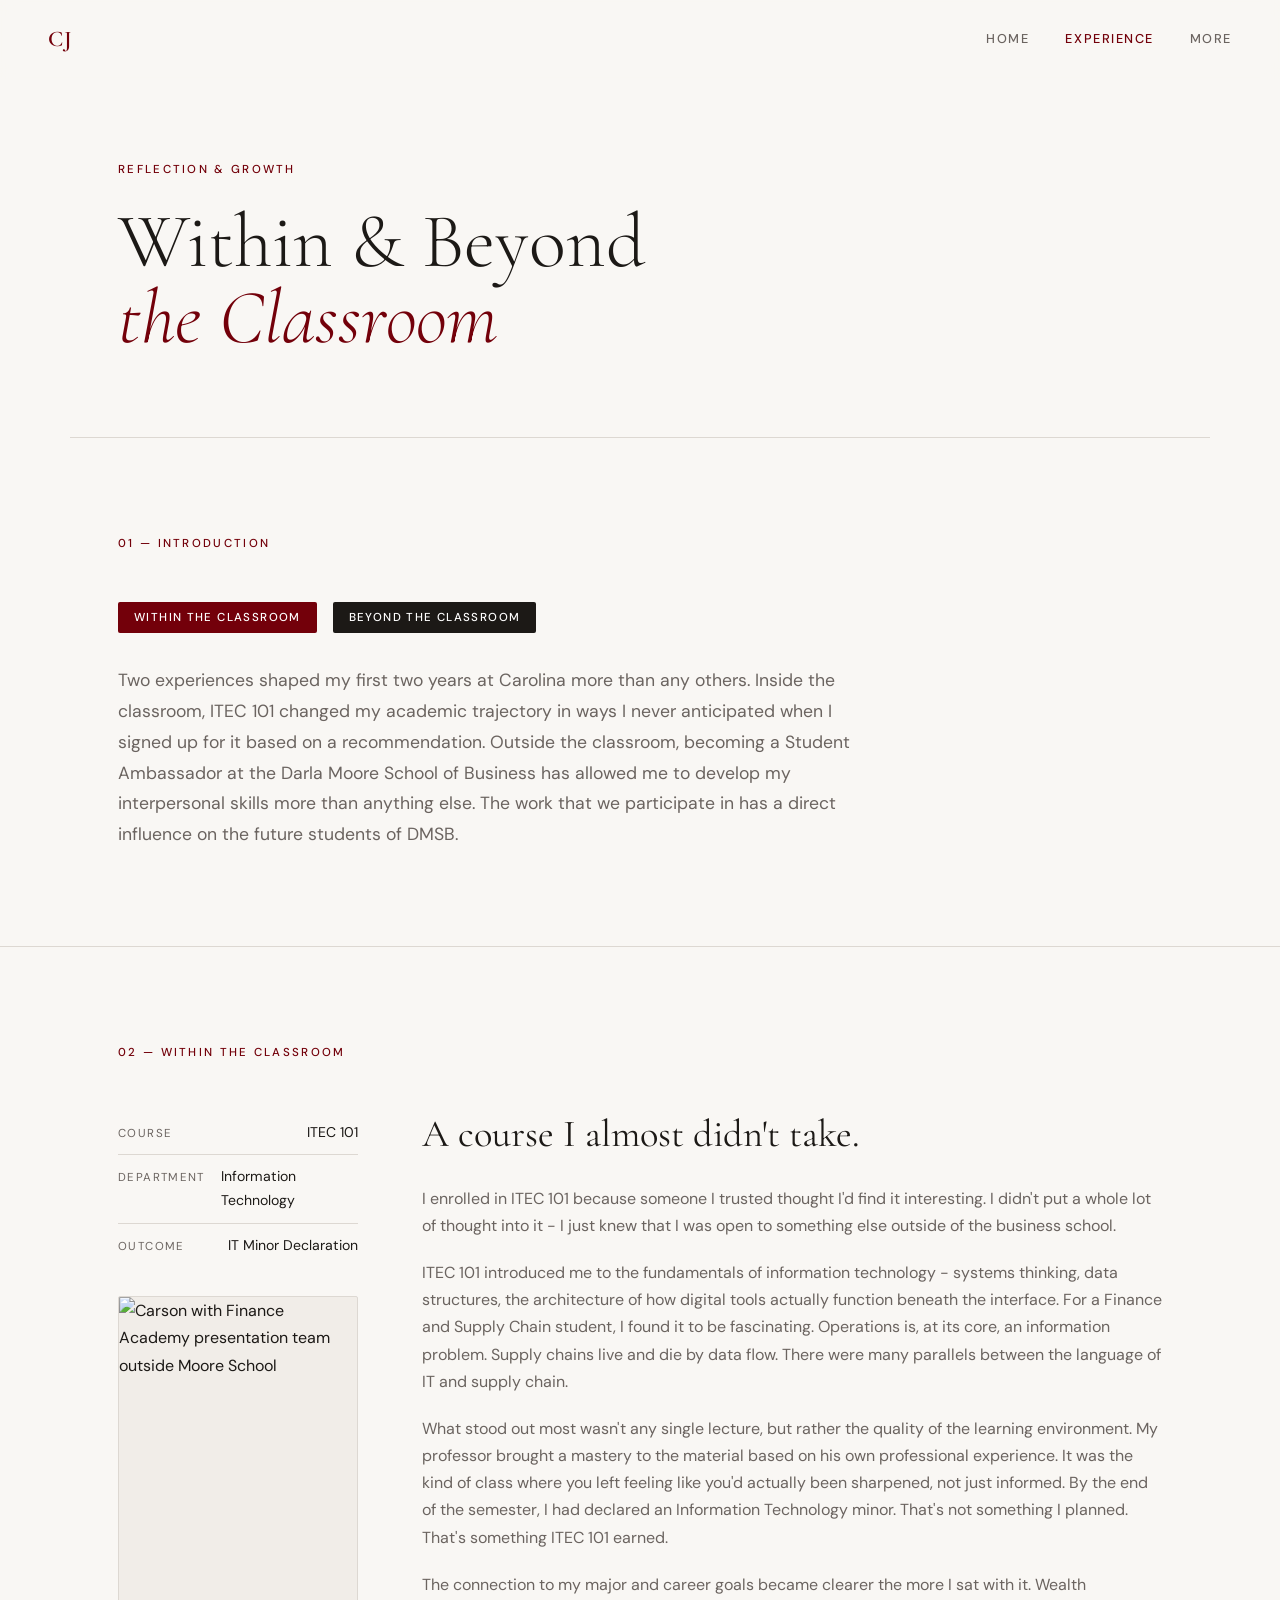
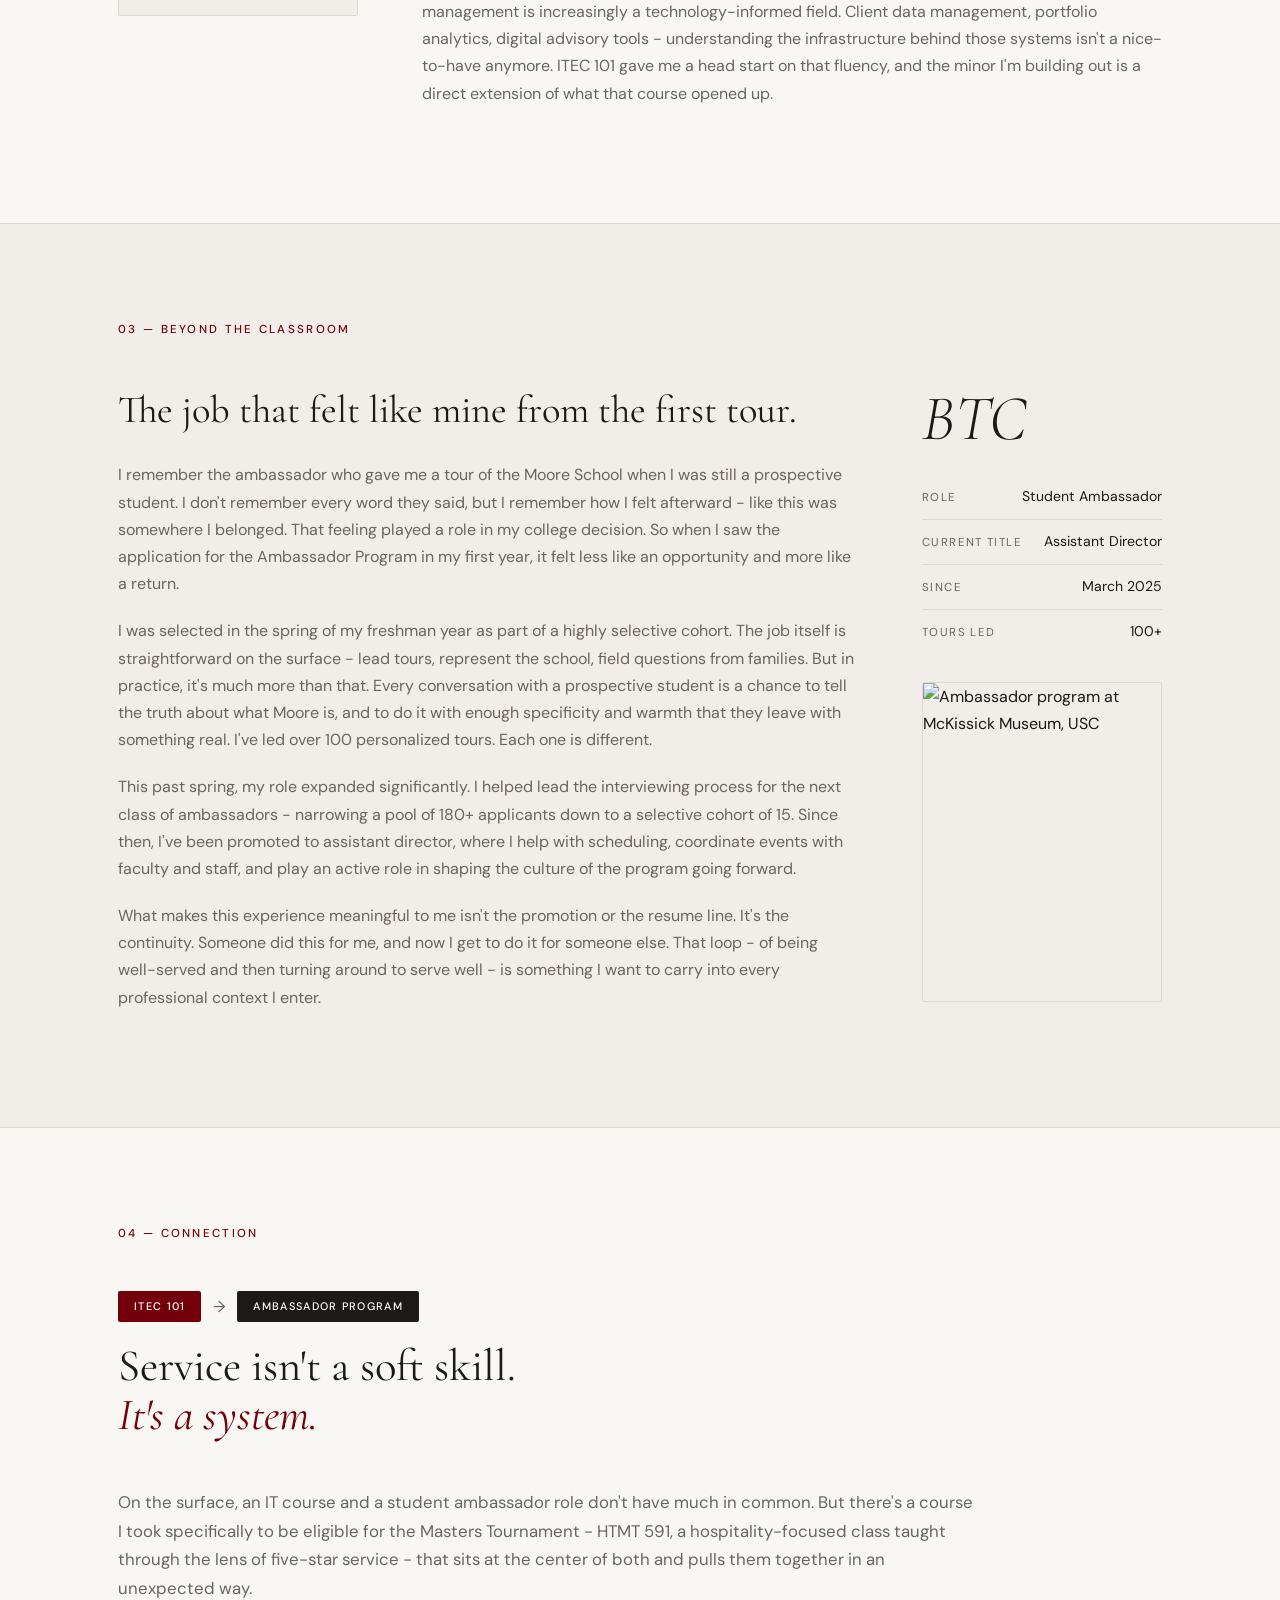
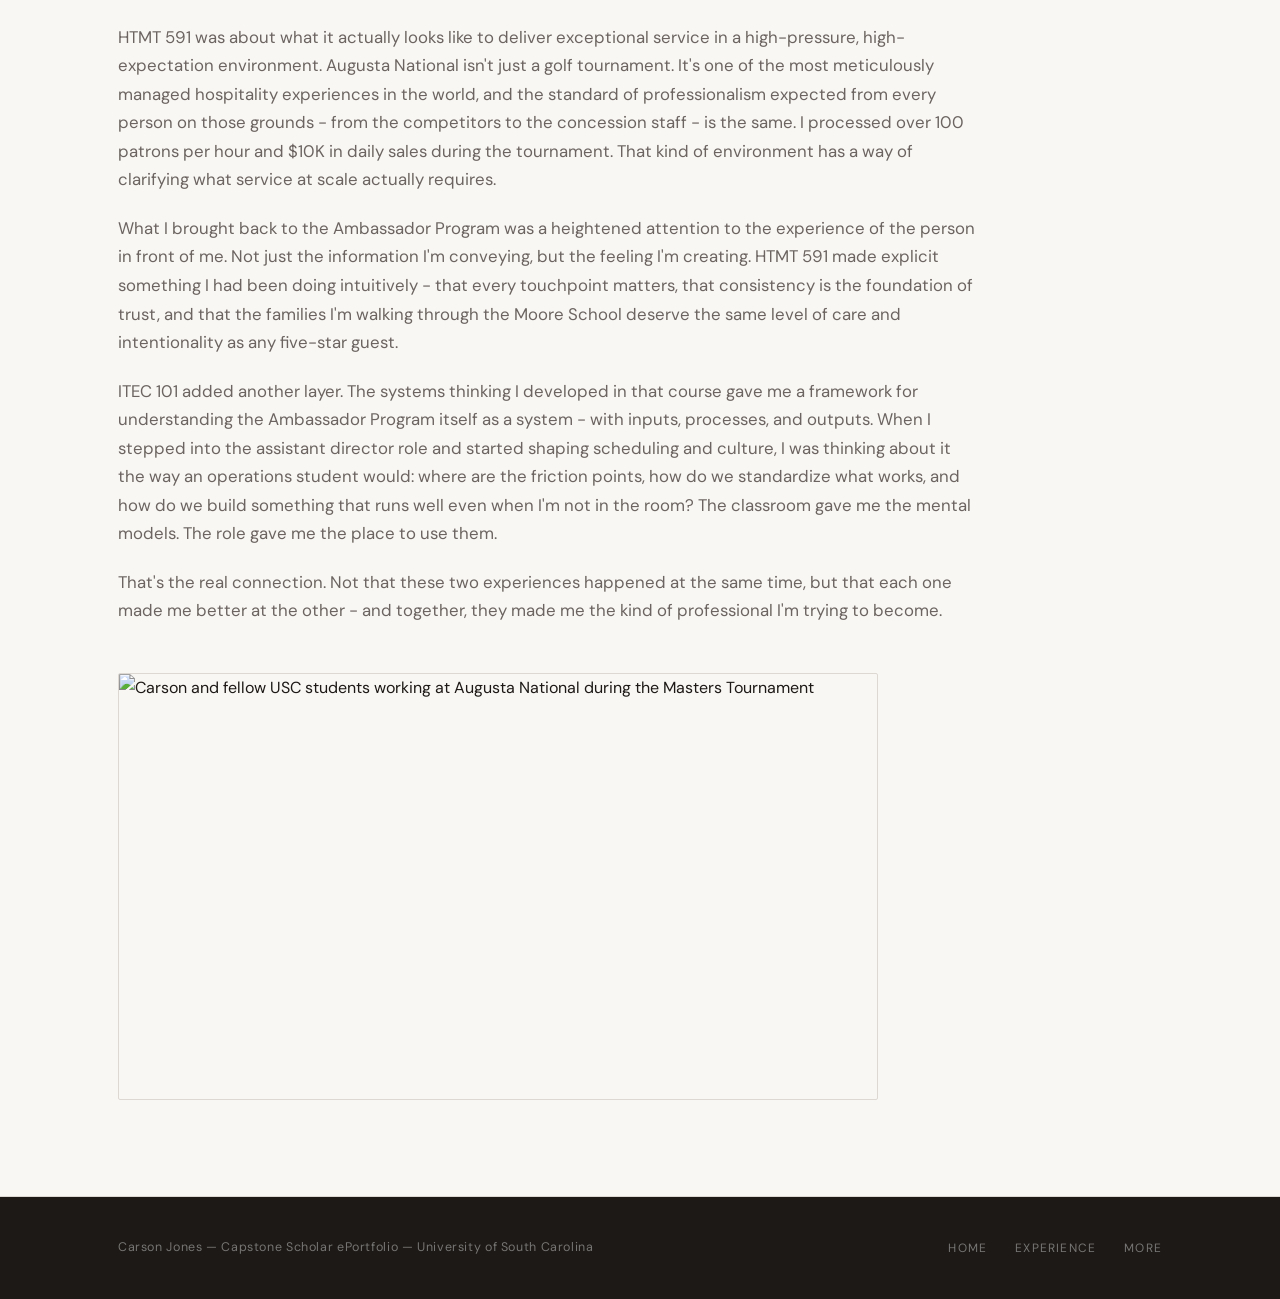
==== experience.html @ 04acf8f0 "Polish portfolio design and fix content across all pages. Consolidate styles, correct copy and image" ====
<!DOCTYPE html>
<html lang="en">
<head>
  <meta charset="UTF-8" />
  <meta name="viewport" content="width=device-width, initial-scale=1.0"/>
  <title>Experience | Carson Jones</title>
  <link rel="preconnect" href="https://fonts.googleapis.com">
  <link rel="preconnect" href="https://fonts.gstatic.com" crossorigin>
  <link href="https://fonts.googleapis.com/css2?family=Cormorant+Garamond:ital,wght@0,300;0,400;0,600;1,300;1,400&family=DM+Sans:wght@300;400;500&display=swap" rel="stylesheet">
  <link rel="stylesheet" href="css/style.css">
</head>
<body>

  <nav class="nav">
    <a href="index.html" class="nav-logo">CJ</a>
    <div class="nav-links">
      <a href="index.html">Home</a>
      <a href="experience.html" class="active">Experience</a>
      <a href="extras.html">More</a>
    </div>
  </nav>

  <section class="page-hero">
    <div class="page-hero-inner">
      <span class="hero-label">Reflection &amp; Growth</span>
      <h1>Within &amp; Beyond<br><em>the Classroom</em></h1>
    </div>
  </section>

  <!-- INTRODUCTION -->
  <section class="section exp-intro" id="intro">
    <div class="section-inner">
      <div class="section-label">01 &mdash; Introduction</div>
      <div class="exp-intro-grid">
        <div class="exp-tag wtc-tag">Within the Classroom</div>
        <div class="exp-tag btc-tag">Beyond the Classroom</div>
      </div>
      <div class="intro-copy">
        <p>Two experiences shaped my first two years at Carolina more than any others. Inside the classroom, ITEC 101 changed my academic trajectory in ways I never anticipated when I signed up for it based on a recommendation. Outside the classroom, becoming a Student Ambassador at the Darla Moore School of Business has allowed me to develop my interpersonal skills more than anything else. The work that we participate in has a direct influence on the future students of DMSB.</p>
      </div>
    </div>
  </section>

  <!-- WTC -->
  <section class="section exp-wtc" id="wtc">
    <div class="section-inner">
      <div class="section-label">02 &mdash; Within the Classroom</div>
      <div class="exp-content-grid">
        <div class="exp-sidebar">
          <div class="exp-meta">
            <div class="info-item"><span class="info-label">Course</span><span>ITEC 101</span></div>
            <div class="info-item"><span class="info-label">Department</span><span>Information Technology</span></div>
            <div class="info-item"><span class="info-label">Outcome</span><span>IT Minor Declaration</span></div>
          </div>
          <div class="photo-slot tall">
            <img src="assets/photos/finance-presentation.jpeg" alt="Carson with Finance Academy presentation team outside Moore School" />
          </div>
        </div>
        <div class="exp-copy">
          <h2>A course I almost didn't take.</h2>
          <p>I enrolled in ITEC 101 because someone I trusted thought I'd find it interesting. I didn't put a whole lot of thought into it - I just knew that I was open to something else outside of the business school.</p>
          <p>ITEC 101 introduced me to the fundamentals of information technology - systems thinking, data structures, the architecture of how digital tools actually function beneath the interface. For a Finance and Supply Chain student, I found it to be fascinating. Operations is, at its core, an information problem. Supply chains live and die by data flow. There were many parallels between the language of IT and supply chain. </p>
          <p>What stood out most wasn't any single lecture, but rather the quality of the learning environment. My professor brought a mastery to the material based on his own professional experience. It was the kind of class where you left feeling like you'd actually been sharpened, not just informed. By the end of the semester, I had declared an Information Technology minor. That's not something I planned. That's something ITEC 101 earned.</p>
          <p>The connection to my major and career goals became clearer the more I sat with it. Wealth management is increasingly a technology-informed field. Client data management, portfolio analytics, digital advisory tools - understanding the infrastructure behind those systems isn't a nice-to-have anymore. ITEC 101 gave me a head start on that fluency, and the minor I'm building out is a direct extension of what that course opened up.</p>
        </div>
      </div>
    </div>
  </section>

  <!-- BTC -->
  <section class="section exp-btc" id="btc">
    <div class="section-inner">
      <div class="section-label">03 &mdash; Beyond the Classroom</div>
      <div class="exp-content-grid reverse">
        <div class="exp-copy">
          <h2>The job that felt like mine from the first tour.</h2>
          <p>I remember the ambassador who gave me a tour of the Moore School when I was still a prospective student. I don't remember every word they said, but I remember how I felt afterward - like this was somewhere I belonged. That feeling played a role in my college decision. So when I saw the application for the Ambassador Program in my first year, it felt less like an opportunity and more like a return.</p>
          <p>I was selected in the spring of my freshman year as part of a highly selective cohort. The job itself is straightforward on the surface - lead tours, represent the school, field questions from families. But in practice, it's much more than that. Every conversation with a prospective student is a chance to tell the truth about what Moore is, and to do it with enough specificity and warmth that they leave with something real. I've led over 100 personalized tours. Each one is different.</p>
          <p>This past spring, my role expanded significantly. I helped lead the interviewing process for the next class of ambassadors - narrowing a pool of 180+ applicants down to a selective cohort of 15. Since then, I've been promoted to assistant director, where I help with scheduling, coordinate events with faculty and staff, and play an active role in shaping the culture of the program going forward.</p>
          <p>What makes this experience meaningful to me isn't the promotion or the resume line. It's the continuity. Someone did this for me, and now I get to do it for someone else. That loop - of being well-served and then turning around to serve well - is something I want to carry into every professional context I enter.</p>
        </div>
        <div class="exp-sidebar">
          <div class="exp-badge btc-badge">BTC</div>
          <div class="exp-meta">
            <div class="info-item"><span class="info-label">Role</span><span>Student Ambassador</span></div>
            <div class="info-item"><span class="info-label">Current Title</span><span>Assistant Director</span></div>
            <div class="info-item"><span class="info-label">Since</span><span>March 2025</span></div>
            <div class="info-item"><span class="info-label">Tours Led</span><span>100+</span></div>
          </div>
          <div class="photo-slot tall">
            <img src="assets/photos/ambassador-mckissick.jpeg" alt="Ambassador program at McKissick Museum, USC" />
          </div>
        </div>
      </div>
    </div>
  </section>

  <!-- CONNECTION -->
  <section class="section exp-connection" id="connection">
    <div class="section-inner">
      <div class="section-label">04 &mdash; Connection</div>
      <div class="connection-inner">
        <div class="connection-header">
          <div class="connection-tag-row">
            <span class="exp-tag wtc-tag small">ITEC 101</span>
            <span class="connection-arrow">&rarr;</span>
            <span class="exp-tag btc-tag small">Ambassador Program</span>
          </div>
          <h2>Service isn't a soft skill.<br><em>It's a system.</em></h2>
        </div>
        <div class="connection-copy">
          <p>On the surface, an IT course and a student ambassador role don't have much in common. But there's a course I took specifically to be eligible for the Masters Tournament - HTMT 591, a hospitality-focused class taught through the lens of five-star service - that sits at the center of both and pulls them together in an unexpected way.</p>
          <p>HTMT 591 was about what it actually looks like to deliver exceptional service in a high-pressure, high-expectation environment. Augusta National isn't just a golf tournament. It's one of the most meticulously managed hospitality experiences in the world, and the standard of professionalism expected from every person on those grounds - from the competitors to the concession staff - is the same. I processed over 100 patrons per hour and $10K in daily sales during the tournament. That kind of environment has a way of clarifying what service at scale actually requires.</p>
          <p>What I brought back to the Ambassador Program was a heightened attention to the experience of the person in front of me. Not just the information I'm conveying, but the feeling I'm creating. HTMT 591 made explicit something I had been doing intuitively - that every touchpoint matters, that consistency is the foundation of trust, and that the families I'm walking through the Moore School deserve the same level of care and intentionality as any five-star guest.</p>
          <p>ITEC 101 added another layer. The systems thinking I developed in that course gave me a framework for understanding the Ambassador Program itself as a system - with inputs, processes, and outputs. When I stepped into the assistant director role and started shaping scheduling and culture, I was thinking about it the way an operations student would: where are the friction points, how do we standardize what works, and how do we build something that runs well even when I'm not in the room? The classroom gave me the mental models. The role gave me the place to use them.</p>
          <p>That's the real connection. Not that these two experiences happened at the same time, but that each one made me better at the other - and together, they made me the kind of professional I'm trying to become.</p>
        </div>
        <div class="connection-photo">
          <img src="assets/photos/masters.jpeg" alt="Carson and fellow USC students working at Augusta National during the Masters Tournament" />
        </div>
      </div>
    </div>
  </section>

  <footer class="footer">
    <div class="footer-inner">
      <span>Carson Jones &mdash; Capstone Scholar ePortfolio &mdash; University of South Carolina</span>
      <div class="footer-nav">
        <a href="index.html">Home</a>
        <a href="experience.html">Experience</a>
        <a href="extras.html">More</a>
      </div>
    </div>
  </footer>

  <script src="js/main.js"></script>
</body>
</html>
---- css/style.css ----
/* ============================================
   CARSON JONES — CAPSTONE ePORTFOLIO
   Aesthetic: Editorial / Refined Minimal
   Palette: Warm white, deep charcoal, garnet accent
   ============================================ */

:root {
  --bg: #f9f7f4;
  --bg-alt: #f1ede8;
  --ink: #1c1916;
  --ink-light: #6b6460;
  --garnet: #73000a;
  --garnet-light: #9a0012;
  --gold: #b8963e;
  --white: #ffffff;
  --border: #ddd8d2;

  --font-serif: 'Cormorant Garamond', Georgia, serif;
  --font-sans: 'DM Sans', system-ui, sans-serif;

  --max-w: 1140px;
  --section-pad: 96px;
}

*, *::before, *::after { box-sizing: border-box; margin: 0; padding: 0; }

html { scroll-behavior: smooth; }

body {
  background: var(--bg);
  color: var(--ink);
  font-family: var(--font-sans);
  font-size: 16px;
  line-height: 1.7;
  -webkit-font-smoothing: antialiased;
}

img { max-width: 100%; display: block; }

a { color: inherit; text-decoration: none; }

a:focus-visible,
.btn:focus-visible {
  outline: 2px solid var(--garnet);
  outline-offset: 3px;
}

/* ============================================
   NAV
   ============================================ */
.nav {
  position: fixed;
  top: 0; left: 0; right: 0;
  z-index: 100;
  display: flex;
  align-items: center;
  justify-content: space-between;
  padding: 20px 48px;
  background: rgba(249, 247, 244, 0.92);
  backdrop-filter: blur(8px);
  border-bottom: 1px solid transparent;
  transition: border-color 0.2s, box-shadow 0.2s;
}

.nav.scrolled {
  border-bottom-color: var(--border);
  box-shadow: 0 1px 12px rgba(28, 25, 22, 0.06);
}

.nav-logo {
  font-family: var(--font-serif);
  font-size: 1.4rem;
  font-weight: 600;
  letter-spacing: 0.05em;
  color: var(--garnet);
}

.nav-links {
  display: flex;
  gap: 36px;
}

.nav-links a {
  font-size: 0.8rem;
  font-weight: 500;
  letter-spacing: 0.12em;
  text-transform: uppercase;
  color: var(--ink-light);
  transition: color 0.2s;
}

.nav-links a:hover,
.nav-links a.active {
  color: var(--garnet);
}

/* ============================================
   HERO (Index)
   ============================================ */
.hero {
  min-height: 100vh;
  display: grid;
  grid-template-columns: 1fr 1fr;
  align-items: center;
  padding: 120px 48px 80px;
  max-width: var(--max-w);
  margin: 0 auto;
  position: relative;
}

.hero-label {
  display: block;
  font-size: 0.72rem;
  font-weight: 500;
  letter-spacing: 0.2em;
  text-transform: uppercase;
  color: var(--garnet);
  margin-bottom: 24px;
}

.hero-name {
  font-family: var(--font-serif);
  font-size: clamp(4rem, 8vw, 7.5rem);
  font-weight: 300;
  line-height: 0.95;
  color: var(--ink);
  margin-bottom: 28px;
}

.hero-name em {
  font-style: italic;
  color: var(--garnet);
}

.hero-sub {
  font-size: 0.88rem;
  color: var(--ink-light);
  letter-spacing: 0.04em;
}

.hero-img-wrap {
  display: flex;
  justify-content: center;
  align-items: center;
}

.hero-img-placeholder,
.photo-slot,
.gallery-slot {
  background: var(--bg-alt);
  border: 1px solid var(--border);
  overflow: hidden;
}

.hero-img-placeholder {
  width: 380px;
  height: 460px;
  max-width: 100%;
  border-radius: 2px;
}

.hero-img-placeholder img,
.photo-slot img,
.gallery-slot img {
  width: 100%;
  height: 100%;
  object-fit: cover;
}

.hero-scroll {
  position: absolute;
  bottom: 40px;
  left: 48px;
  font-size: 0.72rem;
  letter-spacing: 0.15em;
  text-transform: uppercase;
  color: var(--ink-light);
  transition: color 0.2s;
}

.hero-scroll:hover {
  color: var(--garnet);
}

/* ============================================
   PAGE HERO (inner pages)
   ============================================ */
.page-hero {
  padding: 160px 48px 80px;
  max-width: var(--max-w);
  margin: 0 auto;
  border-bottom: 1px solid var(--border);
}

.page-hero h1 {
  font-family: var(--font-serif);
  font-size: clamp(3rem, 6vw, 5.5rem);
  font-weight: 300;
  line-height: 1;
  margin-top: 20px;
}

.page-hero h1 em {
  font-style: italic;
  color: var(--garnet);
}

/* ============================================
   SECTIONS
   ============================================ */
.section {
  padding: var(--section-pad) 0;
  border-bottom: 1px solid var(--border);
}

.section.alt-bg {
  background: var(--bg-alt);
}

.section-inner {
  max-width: var(--max-w);
  margin: 0 auto;
  padding: 0 48px;
}

.section-label {
  font-size: 0.72rem;
  font-weight: 500;
  letter-spacing: 0.2em;
  text-transform: uppercase;
  color: var(--garnet);
  margin-bottom: 48px;
}

/* Shared heading styles */
.about-copy h2,
.looking-copy h2,
.exp-copy h2,
.extras-copy h2,
.project-copy h2 {
  font-family: var(--font-serif);
  font-size: clamp(1.8rem, 3vw, 2.6rem);
  font-weight: 400;
  line-height: 1.2;
  margin-bottom: 28px;
  color: var(--ink);
}

/* ============================================
   ABOUT
   ============================================ */
.about-grid {
  display: grid;
  grid-template-columns: 1fr 340px;
  gap: 64px;
  align-items: start;
}

.about-sidebar {
  display: flex;
  flex-direction: column;
}

.about-copy p {
  color: var(--ink-light);
  margin-bottom: 20px;
  font-size: 1.02rem;
}

.info-card {
  border: 1px solid var(--border);
  padding: 28px;
  margin-bottom: 24px;
  background: var(--white);
}

.info-item {
  display: flex;
  justify-content: space-between;
  align-items: baseline;
  padding: 10px 0;
  border-bottom: 1px solid var(--border);
  font-size: 0.88rem;
  gap: 16px;
}

.info-item:last-child { border-bottom: none; }

.info-label {
  font-size: 0.72rem;
  letter-spacing: 0.12em;
  text-transform: uppercase;
  color: var(--ink-light);
  white-space: nowrap;
}

.photo-grid {
  display: grid;
  grid-template-columns: 1fr;
  gap: 10px;
}

.photo-slot {
  border-radius: 2px;
  aspect-ratio: 4 / 3;
}

.photo-slot.tall {
  aspect-ratio: 3 / 4;
}

/* ============================================
   LOOKING AHEAD
   ============================================ */
.looking { background: var(--ink); }
.looking .section-label { color: var(--gold); }

.looking-grid {
  display: grid;
  grid-template-columns: 1fr 2fr;
  gap: 64px;
  align-items: start;
}

.looking-quote blockquote {
  font-family: var(--font-serif);
  font-size: clamp(1.8rem, 2.5vw, 2.4rem);
  font-weight: 300;
  font-style: italic;
  color: var(--gold);
  line-height: 1.3;
  border-left: 2px solid var(--gold);
  padding-left: 28px;
  position: sticky;
  top: 120px;
}

.looking-copy h2 {
  color: var(--white);
}

.looking-copy p {
  color: rgba(255, 255, 255, 0.65);
  margin-bottom: 20px;
  font-size: 1.02rem;
}

.goals-grid {
  display: grid;
  grid-template-columns: repeat(3, 1fr);
  gap: 16px;
  margin-top: 48px;
}

.goal-card {
  border: 1px solid rgba(255, 255, 255, 0.15);
  padding: 28px 20px;
}

.goal-card .goal-icon {
  font-size: 1.5rem;
  display: block;
  margin-bottom: 12px;
}

.goal-card h4 {
  font-size: 0.78rem;
  letter-spacing: 0.15em;
  text-transform: uppercase;
  color: var(--gold);
  margin-bottom: 10px;
}

.goal-card p {
  font-size: 0.88rem;
  color: rgba(255, 255, 255, 0.55);
  margin: 0;
}

/* ============================================
   EXPERIENCE PAGES
   ============================================ */
.exp-intro-grid {
  display: flex;
  flex-wrap: wrap;
  gap: 16px;
  margin-bottom: 32px;
}

.exp-tag {
  font-size: 0.72rem;
  font-weight: 500;
  letter-spacing: 0.12em;
  text-transform: uppercase;
  padding: 6px 16px;
  border-radius: 2px;
}

.exp-tag.small { font-size: 0.68rem; }

.wtc-tag { background: var(--garnet); color: var(--white); }
.btc-tag { background: var(--ink); color: var(--white); }

.intro-copy {
  max-width: 760px;
}

.intro-copy p {
  font-size: 1.1rem;
  color: var(--ink-light);
  line-height: 1.75;
}

.exp-content-grid {
  display: grid;
  grid-template-columns: 240px 1fr;
  gap: 64px;
  align-items: start;
}

.exp-content-grid.reverse {
  grid-template-columns: 1fr 240px;
}

.exp-content-grid.reverse .exp-copy { order: 1; }
.exp-content-grid.reverse .exp-sidebar { order: 2; }

.exp-badge {
  font-family: var(--font-serif);
  font-size: 4rem;
  font-weight: 300;
  font-style: italic;
  margin-bottom: 24px;
  display: block;
  line-height: 1;
}

.wtc-badge { color: var(--garnet); }
.btc-badge { color: var(--ink); }

.exp-meta {
  margin-bottom: 28px;
}

.exp-copy p {
  color: var(--ink-light);
  margin-bottom: 20px;
  font-size: 1rem;
}

.exp-btc { background: var(--bg-alt); }

/* CONNECTION */
.connection-inner {
  max-width: 860px;
}

.connection-header {
  margin-bottom: 48px;
}

.connection-tag-row {
  display: flex;
  align-items: center;
  flex-wrap: wrap;
  gap: 12px;
  margin-bottom: 20px;
}

.connection-arrow {
  font-size: 1rem;
  color: var(--ink-light);
}

.connection-inner h2 {
  font-family: var(--font-serif);
  font-size: clamp(2rem, 3.5vw, 3rem);
  font-weight: 400;
  line-height: 1.1;
}

.connection-inner h2 em {
  font-style: italic;
  color: var(--garnet);
}

.connection-copy p {
  color: var(--ink-light);
  margin-bottom: 20px;
  font-size: 1.05rem;
}

.connection-photo {
  margin-top: 48px;
  width: 100%;
  max-width: 760px;
  aspect-ratio: 16 / 9;
  border-radius: 2px;
  overflow: hidden;
  border: 1px solid var(--border);
}

.connection-photo img {
  width: 100%;
  height: 100%;
  object-fit: cover;
}

/* ============================================
   EXTRAS / MORE PAGE
   ============================================ */
.extras-grid {
  display: grid;
  grid-template-columns: 1fr 1fr;
  gap: 64px;
  align-items: center;
}

.extras-copy p {
  color: var(--ink-light);
  margin-bottom: 28px;
}

.btn {
  display: inline-block;
  font-size: 0.8rem;
  font-weight: 500;
  letter-spacing: 0.1em;
  text-transform: uppercase;
  padding: 14px 28px;
  background: var(--garnet);
  color: var(--white);
  border-radius: 2px;
  transition: background 0.2s;
}

.btn:hover { background: var(--garnet-light); }

.resume-highlights {
  display: grid;
  grid-template-columns: 1fr 1fr;
  gap: 16px;
}

.highlight-card {
  border: 1px solid var(--border);
  padding: 28px 20px;
  text-align: center;
  background: var(--white);
}

.highlight-num {
  display: block;
  font-family: var(--font-serif);
  font-size: clamp(1.6rem, 3vw, 2.4rem);
  font-weight: 300;
  color: var(--garnet);
  margin-bottom: 6px;
  line-height: 1.2;
}

.highlight-label {
  font-size: 0.75rem;
  letter-spacing: 0.1em;
  text-transform: uppercase;
  color: var(--ink-light);
}

.project-grid {
  display: grid;
  grid-template-columns: 1fr 1fr;
  gap: 64px;
  align-items: start;
}

.project-copy p {
  color: var(--ink-light);
  margin-bottom: 20px;
}

.project-sidebar {
  display: flex;
  flex-direction: column;
}

.project-img {
  aspect-ratio: 16 / 10;
  overflow: hidden;
  border-radius: 2px;
  margin-bottom: 16px;
  border: 1px solid var(--border);
}

.project-img img {
  width: 100%;
  height: 100%;
  object-fit: cover;
}

.project-img img.img-top {
  object-position: center 20%;
}

.project-tag-grid {
  display: flex;
  flex-wrap: wrap;
  gap: 8px;
  padding-top: 4px;
}

.project-tag {
  font-size: 0.72rem;
  letter-spacing: 0.08em;
  text-transform: uppercase;
  padding: 6px 14px;
  border: 1px solid var(--border);
  color: var(--ink-light);
  border-radius: 2px;
  background: var(--white);
}

.gallery-title {
  font-family: var(--font-serif);
  font-size: clamp(2rem, 3.5vw, 3rem);
  font-weight: 400;
  margin-bottom: 40px;
}

.gallery-grid {
  display: grid;
  grid-template-columns: repeat(3, 1fr);
  gap: 12px;
}

.gallery-slot {
  aspect-ratio: 4 / 3;
  border-radius: 2px;
}

.gallery-slot.wide {
  grid-column: span 2;
  aspect-ratio: 16 / 9;
}

/* ============================================
   FOOTER
   ============================================ */
.footer {
  padding: 40px 0;
  background: var(--ink);
}

.footer-inner {
  max-width: var(--max-w);
  margin: 0 auto;
  padding: 0 48px;
  display: flex;
  justify-content: space-between;
  align-items: center;
  font-size: 0.78rem;
  color: rgba(255, 255, 255, 0.4);
  letter-spacing: 0.05em;
}

.footer-nav {
  display: flex;
  gap: 28px;
}

.footer-nav a {
  color: rgba(255, 255, 255, 0.4);
  font-size: 0.75rem;
  letter-spacing: 0.1em;
  text-transform: uppercase;
  transition: color 0.2s;
}

.footer-nav a:hover { color: var(--white); }

/* ============================================
   ANIMATIONS
   ============================================ */
.fade-up {
  opacity: 0;
  transform: translateY(24px);
  transition: opacity 0.7s ease, transform 0.7s ease;
}

.fade-up.visible {
  opacity: 1;
  transform: translateY(0);
}

@media (prefers-reduced-motion: reduce) {
  html { scroll-behavior: auto; }

  .fade-up {
    opacity: 1;
    transform: none;
    transition: none;
  }
}

/* ============================================
   RESPONSIVE
   ============================================ */
@media (max-width: 900px) {
  :root { --section-pad: 72px; }

  .nav { padding: 18px 24px; }
  .nav-links { gap: 24px; }

  .hero {
    grid-template-columns: 1fr;
    padding: 100px 24px 60px;
    min-height: auto;
  }

  .hero-img-wrap { display: none; }
  .hero-scroll { display: none; }

  .about-grid,
  .looking-grid,
  .exp-content-grid,
  .exp-content-grid.reverse,
  .extras-grid,
  .project-grid {
    grid-template-columns: 1fr;
    gap: 40px;
  }

  .exp-content-grid .exp-copy { order: 1; }
  .exp-content-grid .exp-sidebar { order: 2; }

  .looking-quote blockquote {
    position: static;
    margin-bottom: 8px;
  }

  .goals-grid { grid-template-columns: 1fr; }
  .section-inner { padding: 0 24px; }
  .page-hero { padding: 120px 24px 60px; }
  .gallery-grid { grid-template-columns: 1fr 1fr; }
  .gallery-slot.wide { grid-column: span 2; }
  .footer-inner { flex-direction: column; gap: 16px; text-align: center; }
}

@media (max-width: 520px) {
  .nav-links { gap: 16px; }
  .nav-links a { font-size: 0.72rem; letter-spacing: 0.08em; }
  .resume-highlights { grid-template-columns: 1fr; }
  .gallery-grid { grid-template-columns: 1fr; }
  .gallery-slot.wide { grid-column: span 1; }
}
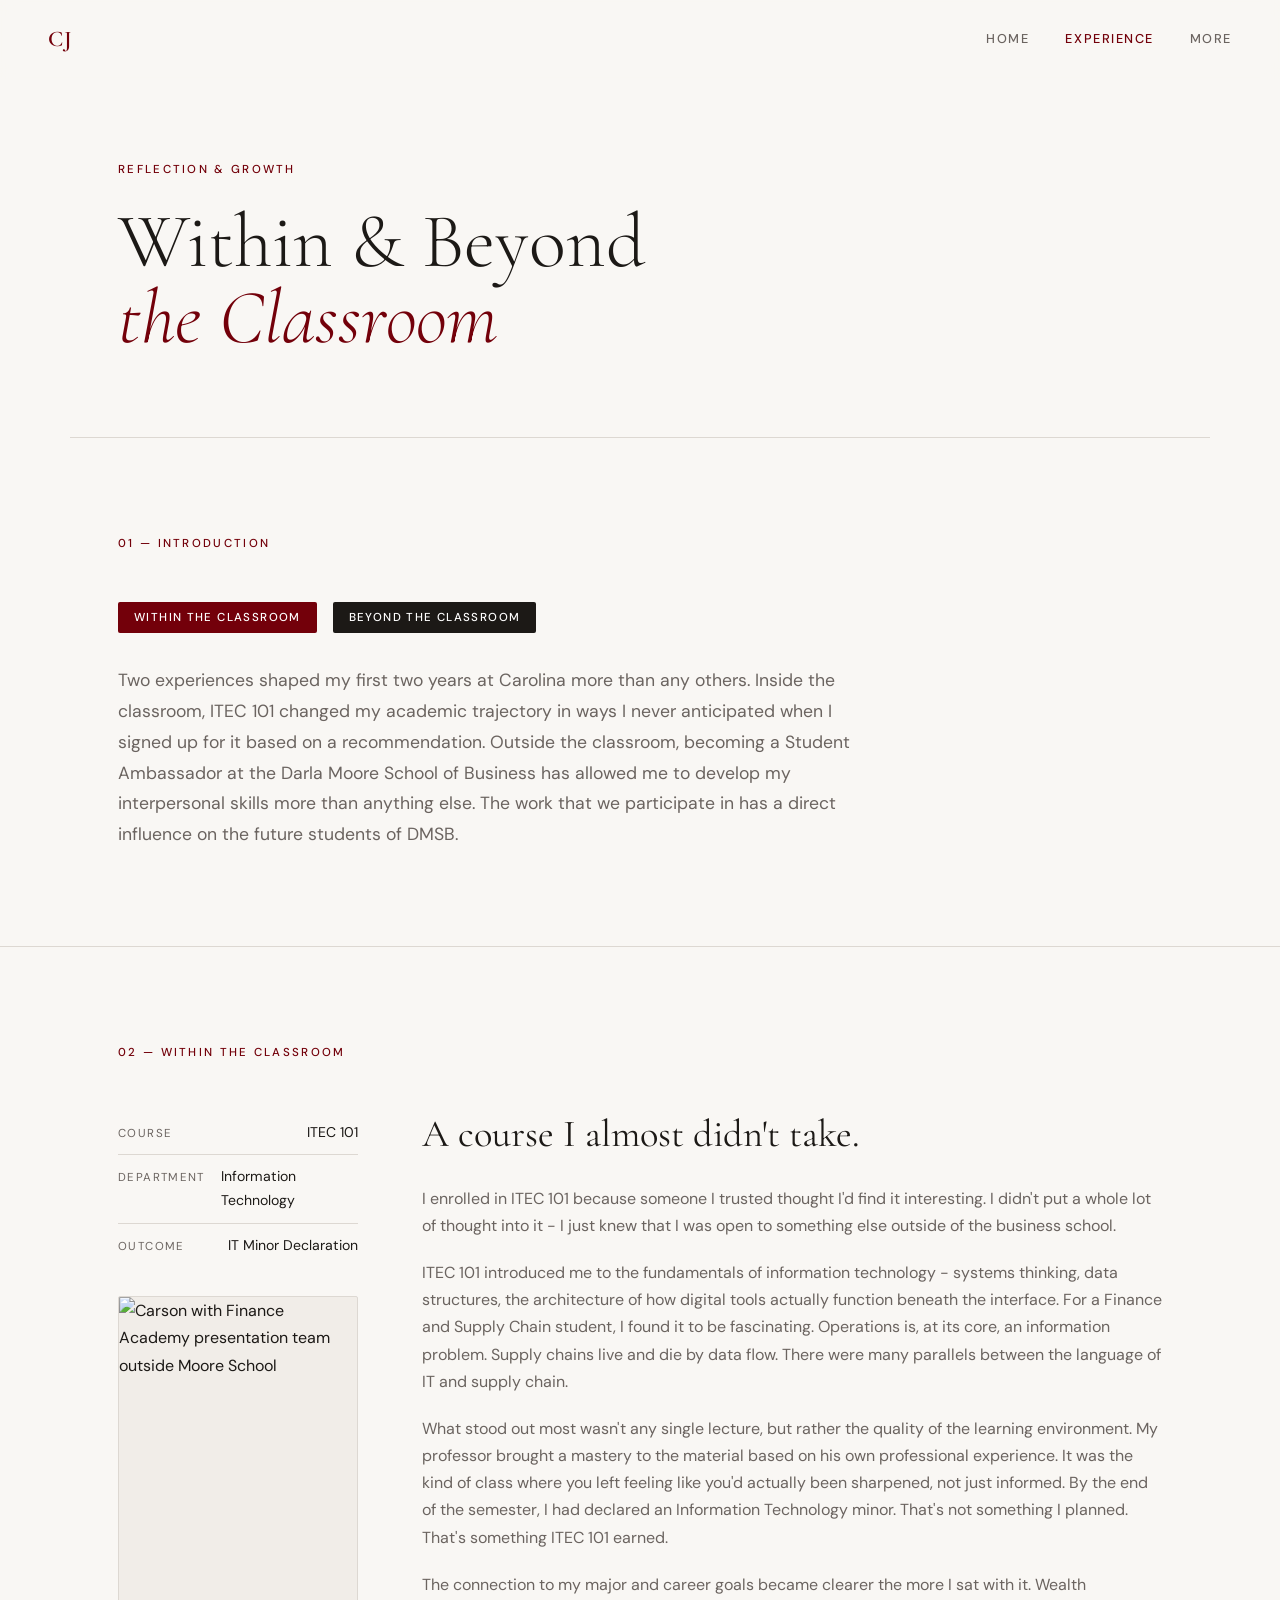
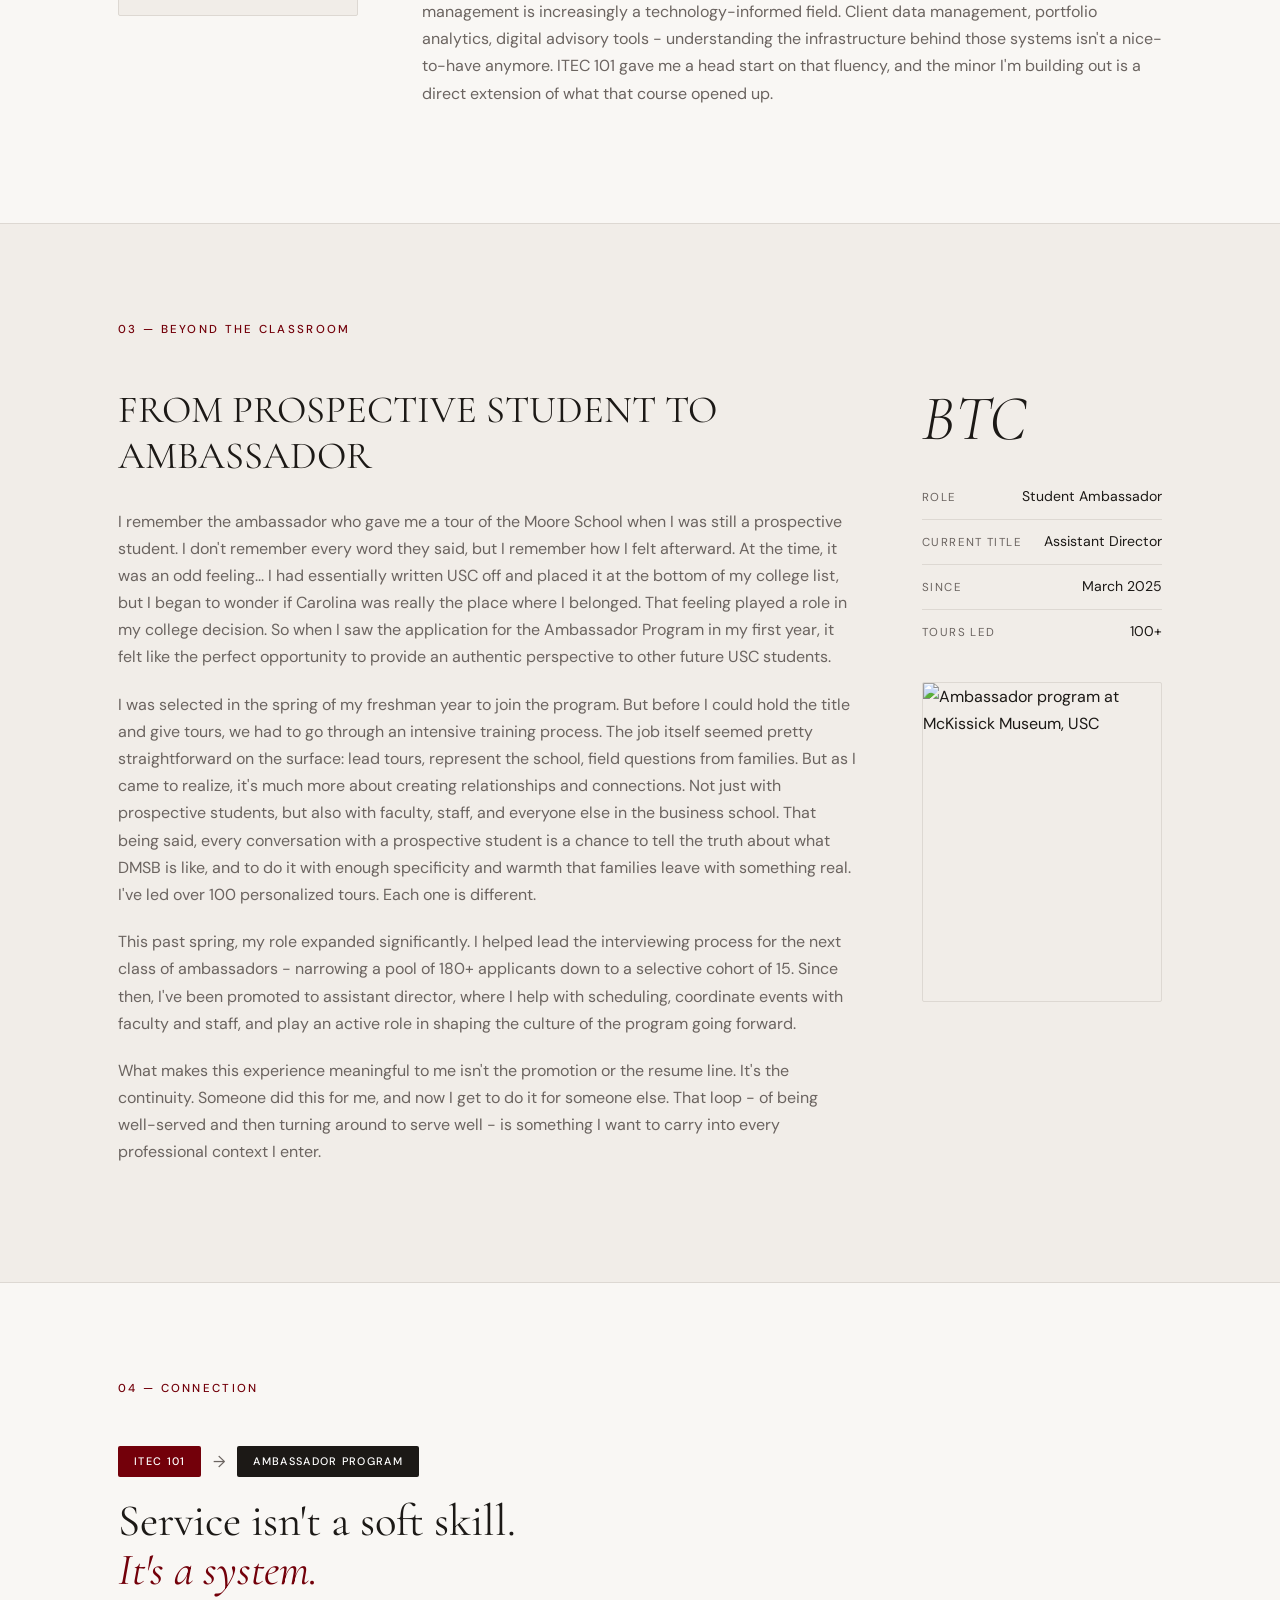
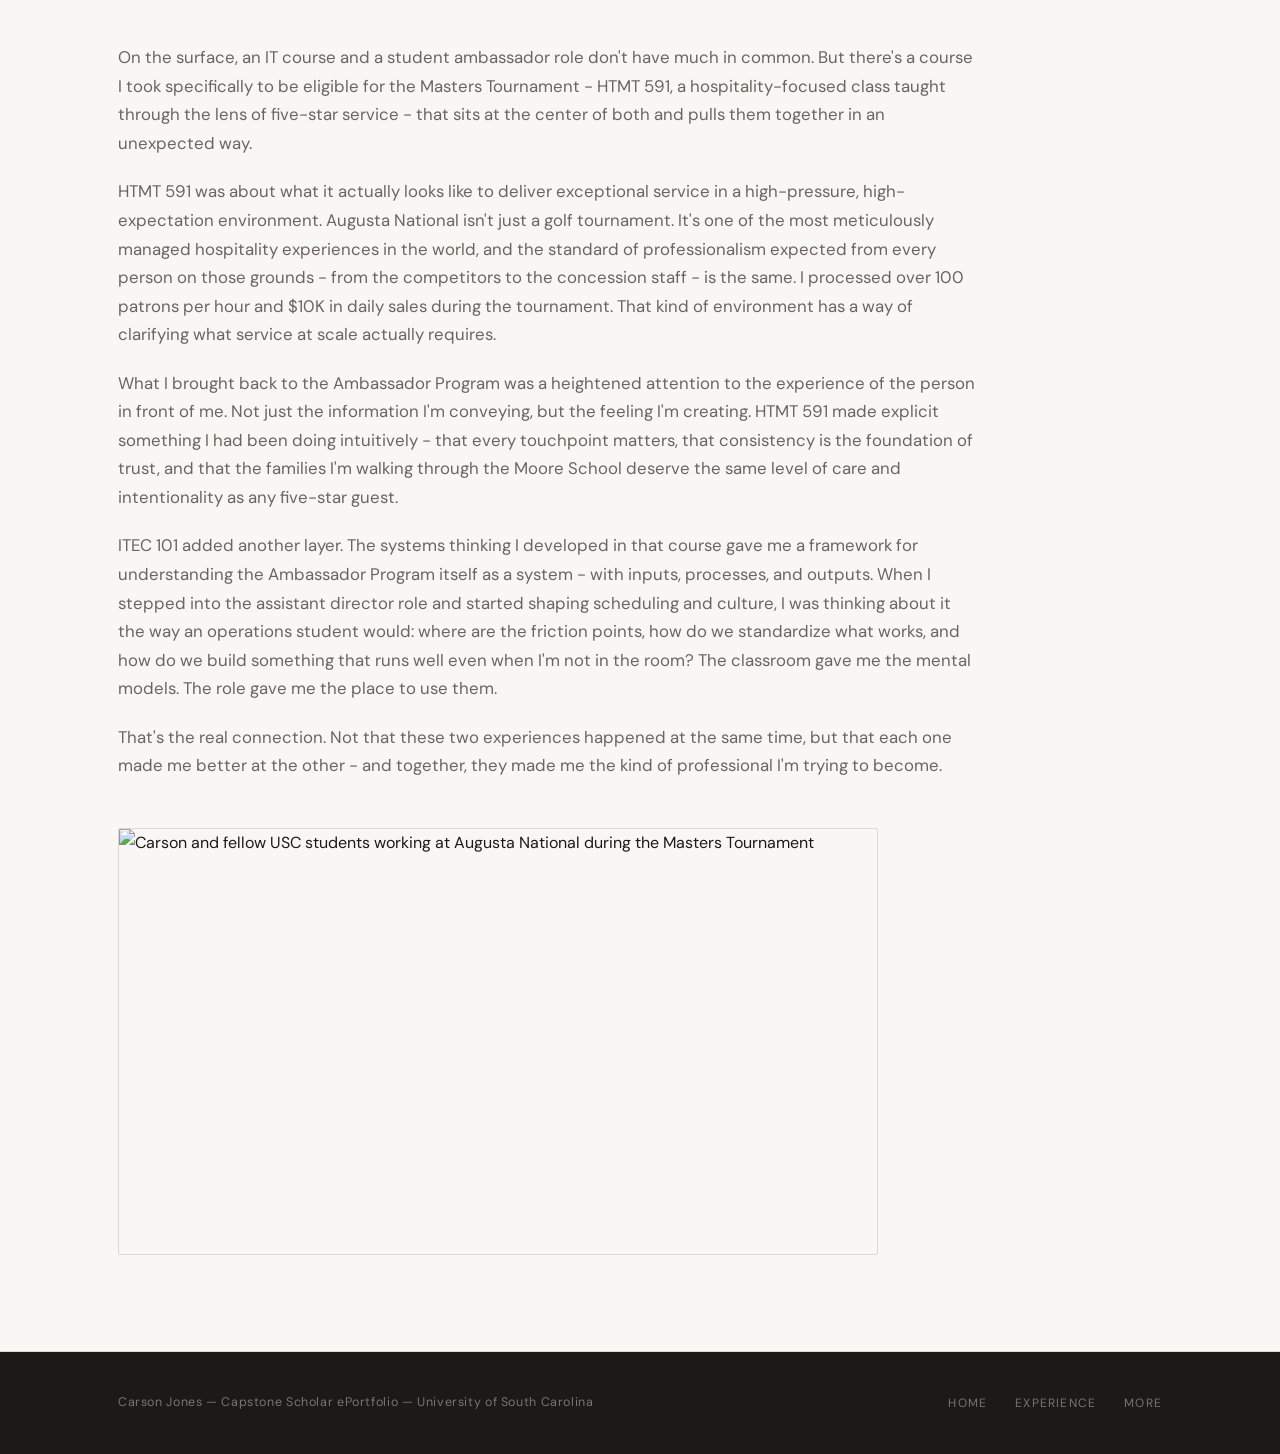
==== commit ca54e931: "Refine timeline, gallery collage, and BTC Ambassador story. Co-authored-by: Cursor <cursoragent@curs" ====
--- a/experience.html
+++ b/experience.html
@@ -73,9 +73,9 @@
       <div class="section-label">03 &mdash; Beyond the Classroom</div>
       <div class="exp-content-grid reverse">
         <div class="exp-copy">
-          <h2>The job that felt like mine from the first tour.</h2>
-          <p>I remember the ambassador who gave me a tour of the Moore School when I was still a prospective student. I don't remember every word they said, but I remember how I felt afterward - like this was somewhere I belonged. That feeling played a role in my college decision. So when I saw the application for the Ambassador Program in my first year, it felt less like an opportunity and more like a return.</p>
-          <p>I was selected in the spring of my freshman year as part of a highly selective cohort. The job itself is straightforward on the surface - lead tours, represent the school, field questions from families. But in practice, it's much more than that. Every conversation with a prospective student is a chance to tell the truth about what Moore is, and to do it with enough specificity and warmth that they leave with something real. I've led over 100 personalized tours. Each one is different.</p>
+          <h2>FROM PROSPECTIVE STUDENT TO AMBASSADOR</h2>
+          <p>I remember the ambassador who gave me a tour of the Moore School when I was still a prospective student. I don't remember every word they said, but I remember how I felt afterward. At the time, it was an odd feeling... I had essentially written USC off and placed it at the bottom of my college list, but I began to wonder if Carolina was really the place where I belonged. That feeling played a role in my college decision. So when I saw the application for the Ambassador Program in my first year, it felt like the perfect opportunity to provide an authentic perspective to other future USC students.</p>
+          <p>I was selected in the spring of my freshman year to join the program. But before I could hold the title and give tours, we had to go through an intensive training process. The job itself seemed pretty straightforward on the surface: lead tours, represent the school, field questions from families. But as I came to realize, it's much more about creating relationships and connections. Not just with prospective students, but also with faculty, staff, and everyone else in the business school. That being said, every conversation with a prospective student is a chance to tell the truth about what DMSB is like, and to do it with enough specificity and warmth that families leave with something real. I've led over 100 personalized tours. Each one is different.</p>
           <p>This past spring, my role expanded significantly. I helped lead the interviewing process for the next class of ambassadors - narrowing a pool of 180+ applicants down to a selective cohort of 15. Since then, I've been promoted to assistant director, where I help with scheduling, coordinate events with faculty and staff, and play an active role in shaping the culture of the program going forward.</p>
           <p>What makes this experience meaningful to me isn't the promotion or the resume line. It's the continuity. Someone did this for me, and now I get to do it for someone else. That loop - of being well-served and then turning around to serve well - is something I want to carry into every professional context I enter.</p>
         </div>
--- a/css/style.css
+++ b/css/style.css
@@ -145,8 +145,7 @@
 }
 
 .hero-img-placeholder,
-.photo-slot,
-.gallery-slot {
+.photo-slot {
   background: var(--bg-alt);
   border: 1px solid var(--border);
   overflow: hidden;
@@ -160,8 +159,7 @@
 }
 
 .hero-img-placeholder img,
-.photo-slot img,
-.gallery-slot img {
+.photo-slot img {
   width: 100%;
   height: 100%;
   object-fit: cover;
@@ -315,26 +313,6 @@
 .looking { background: var(--ink); }
 .looking .section-label { color: var(--gold); }
 
-.looking-grid {
-  display: grid;
-  grid-template-columns: 1fr 2fr;
-  gap: 64px;
-  align-items: start;
-}
-
-.looking-quote blockquote {
-  font-family: var(--font-serif);
-  font-size: clamp(1.8rem, 2.5vw, 2.4rem);
-  font-weight: 300;
-  font-style: italic;
-  color: var(--gold);
-  line-height: 1.3;
-  border-left: 2px solid var(--gold);
-  padding-left: 28px;
-  position: sticky;
-  top: 120px;
-}
-
 .looking-copy h2 {
   color: var(--white);
 }
@@ -345,36 +323,166 @@
   font-size: 1.02rem;
 }
 
-.goals-grid {
+/* ============================================
+   JOURNEY TIMELINE
+   ============================================ */
+.journey {
+  margin-top: 56px;
+  padding-top: 40px;
+  border-top: 1px solid rgba(255, 255, 255, 0.12);
+}
+
+.journey-header {
+  margin-bottom: 40px;
+}
+
+.journey-kicker {
+  font-size: 0.72rem;
+  font-weight: 500;
+  letter-spacing: 0.18em;
+  text-transform: uppercase;
+  color: var(--garnet-light);
+}
+
+.journey-track {
   display: grid;
-  grid-template-columns: repeat(3, 1fr);
-  gap: 16px;
-  margin-top: 48px;
-}
-
-.goal-card {
-  border: 1px solid rgba(255, 255, 255, 0.15);
-  padding: 28px 20px;
-}
-
-.goal-card .goal-icon {
-  font-size: 1.5rem;
-  display: block;
-  margin-bottom: 12px;
-}
-
-.goal-card h4 {
+  grid-template-columns: auto 1fr auto;
+  align-items: center;
+  gap: 20px;
+}
+
+.journey-end {
+  font-family: var(--font-serif);
+  font-size: 1.35rem;
+  font-weight: 300;
+  color: rgba(255, 255, 255, 0.45);
+  letter-spacing: 0.04em;
+  min-width: 3.2em;
+}
+
+.journey-end--finish {
+  text-align: right;
+  color: rgba(154, 0, 18, 0.85);
+}
+
+.journey-rail {
+  position: relative;
+  display: grid;
+  grid-template-columns: repeat(4, 1fr);
+  align-items: start;
+  height: 88px;
+  --dot-size: 14px;
+  --rail-center: calc(var(--dot-size) / 2);
+}
+
+.journey-rail::before {
+  content: '';
+  position: absolute;
+  left: 12.5%;
+  right: 12.5%;
+  top: calc(var(--rail-center) - 1px);
+  height: 2px;
+  background: rgba(255, 255, 255, 0.14);
+}
+
+.journey-rail-fill {
+  position: absolute;
+  left: 12.5%;
+  top: calc(var(--rail-center) - 1px);
+  height: 2px;
+  width: 0;
+  background: linear-gradient(90deg, var(--garnet), var(--garnet-light));
+  box-shadow: 0 0 12px rgba(115, 0, 10, 0.55);
+  transition: width 1.1s cubic-bezier(0.22, 1, 0.36, 1);
+  z-index: 1;
+}
+
+.journey-marker {
+  position: absolute;
+  top: calc(var(--rail-center) - 8px);
+  left: 12.5%;
+  width: 16px;
+  height: 16px;
+  margin-left: -8px;
+  border-radius: 50%;
+  background: var(--garnet-light);
+  box-shadow: 0 0 0 0 rgba(154, 0, 18, 0.45);
+  transition: left 1.1s cubic-bezier(0.22, 1, 0.36, 1);
+  z-index: 3;
+  pointer-events: none;
+  animation: journey-pulse 2.4s ease-out infinite;
+}
+
+@keyframes journey-pulse {
+  0% { box-shadow: 0 0 0 0 rgba(154, 0, 18, 0.5); }
+  70% { box-shadow: 0 0 0 14px rgba(154, 0, 18, 0); }
+  100% { box-shadow: 0 0 0 0 rgba(154, 0, 18, 0); }
+}
+
+.journey-node {
+  position: relative;
+  z-index: 2;
+  display: flex;
+  flex-direction: column;
+  align-items: center;
+  gap: 10px;
+  text-align: center;
+}
+
+.journey-dot {
+  width: var(--dot-size, 14px);
+  height: var(--dot-size, 14px);
+  border-radius: 50%;
+  border: 2px solid rgba(255, 255, 255, 0.35);
+  background: var(--ink);
+  flex-shrink: 0;
+}
+
+.journey-node.is-complete .journey-dot {
+  background: var(--garnet);
+  border-color: var(--garnet);
+}
+
+.journey-node.is-current .journey-dot {
+  background: transparent;
+  border-color: var(--garnet-light);
+  box-shadow: 0 0 0 4px rgba(154, 0, 18, 0.22);
+}
+
+.journey-node.is-ahead .journey-dot {
+  background: transparent;
+  border-color: rgba(255, 255, 255, 0.28);
+}
+
+.journey-year-label {
   font-size: 0.78rem;
-  letter-spacing: 0.15em;
-  text-transform: uppercase;
-  color: var(--gold);
-  margin-bottom: 10px;
-}
-
-.goal-card p {
-  font-size: 0.88rem;
+  font-weight: 500;
+  letter-spacing: 0.12em;
+  text-transform: uppercase;
   color: rgba(255, 255, 255, 0.55);
-  margin: 0;
+}
+
+.journey-node.is-complete .journey-year-label,
+.journey-node.is-current .journey-year-label {
+  color: var(--white);
+}
+
+.journey-status {
+  font-size: 0.7rem;
+  letter-spacing: 0.08em;
+  text-transform: uppercase;
+  color: rgba(255, 255, 255, 0.3);
+}
+
+.journey-node.is-complete .journey-status { color: rgba(154, 0, 18, 0.9); }
+.journey-node.is-current .journey-status { color: var(--garnet-light); }
+
+@media (prefers-reduced-motion: reduce) {
+  .journey-rail-fill,
+  .journey-marker {
+    transition: none;
+  }
+  .journey-marker { animation: none; }
 }
 
 /* ============================================
@@ -628,18 +736,64 @@
 
 .gallery-grid {
   display: grid;
-  grid-template-columns: repeat(3, 1fr);
-  gap: 12px;
+  grid-template-columns: repeat(6, 1fr);
+  grid-auto-rows: 220px;
+  gap: 16px;
 }
 
 .gallery-slot {
-  aspect-ratio: 4 / 3;
+  position: relative;
+  margin: 0;
+  padding: 0;
+  border: none;
   border-radius: 2px;
+  background: var(--ink);
+  overflow: hidden;
+  min-height: 0;
+  height: 100%;
+  grid-column: span 2;
+  grid-row: span 2;
+}
+
+.gallery-slot.feature {
+  grid-column: span 4;
+  grid-row: span 2;
 }
 
 .gallery-slot.wide {
+  grid-column: span 4;
+  grid-row: span 2;
+}
+
+.gallery-slot.tall {
   grid-column: span 2;
-  aspect-ratio: 16 / 9;
+  grid-row: span 2;
+}
+
+.gallery-slot img {
+  width: 100%;
+  height: 100%;
+  object-fit: cover;
+  object-position: center center;
+  display: block;
+  transition: transform 0.55s cubic-bezier(0.22, 1, 0.36, 1);
+}
+
+.gallery-slot img.pos-top {
+  object-position: center top;
+}
+
+.gallery-slot img.pos-upper {
+  object-position: center 25%;
+}
+
+.gallery-slot:hover img {
+  transform: scale(1.035);
+}
+
+@media (prefers-reduced-motion: reduce) {
+  .gallery-slot img { transition: none; }
+  .gallery-slot:hover img { transform: none; }
 }
 
 /* ============================================
@@ -720,7 +874,6 @@
   .hero-scroll { display: none; }
 
   .about-grid,
-  .looking-grid,
   .exp-content-grid,
   .exp-content-grid.reverse,
   .extras-grid,
@@ -732,16 +885,44 @@
   .exp-content-grid .exp-copy { order: 1; }
   .exp-content-grid .exp-sidebar { order: 2; }
 
-  .looking-quote blockquote {
-    position: static;
-    margin-bottom: 8px;
-  }
-
-  .goals-grid { grid-template-columns: 1fr; }
+  .journey-track {
+    grid-template-columns: 1fr;
+    gap: 12px;
+  }
+
+  .journey-end {
+    text-align: center;
+  }
+
+  .journey-end--start { order: -1; }
+  .journey-rail { order: 0; height: 96px; }
+  .journey-end--finish {
+    order: 1;
+    text-align: center;
+  }
+
+  .journey-year-label { font-size: 0.68rem; letter-spacing: 0.06em; }
+  .journey-status { font-size: 0.62rem; }
+
   .section-inner { padding: 0 24px; }
   .page-hero { padding: 120px 24px 60px; }
-  .gallery-grid { grid-template-columns: 1fr 1fr; }
-  .gallery-slot.wide { grid-column: span 2; }
+  .gallery-grid {
+    grid-template-columns: repeat(2, 1fr);
+    grid-auto-rows: 220px;
+    gap: 12px;
+  }
+
+  .gallery-slot,
+  .gallery-slot.tall {
+    grid-column: span 1;
+    grid-row: span 2;
+  }
+
+  .gallery-slot.feature,
+  .gallery-slot.wide {
+    grid-column: span 2;
+    grid-row: span 2;
+  }
   .footer-inner { flex-direction: column; gap: 16px; text-align: center; }
 }
 
@@ -749,6 +930,16 @@
   .nav-links { gap: 16px; }
   .nav-links a { font-size: 0.72rem; letter-spacing: 0.08em; }
   .resume-highlights { grid-template-columns: 1fr; }
-  .gallery-grid { grid-template-columns: 1fr; }
-  .gallery-slot.wide { grid-column: span 1; }
-}
+  .gallery-grid {
+    grid-template-columns: 1fr;
+    grid-auto-rows: 280px;
+  }
+
+  .gallery-slot,
+  .gallery-slot.feature,
+  .gallery-slot.wide,
+  .gallery-slot.tall {
+    grid-column: span 1;
+    grid-row: span 1;
+  }
+}
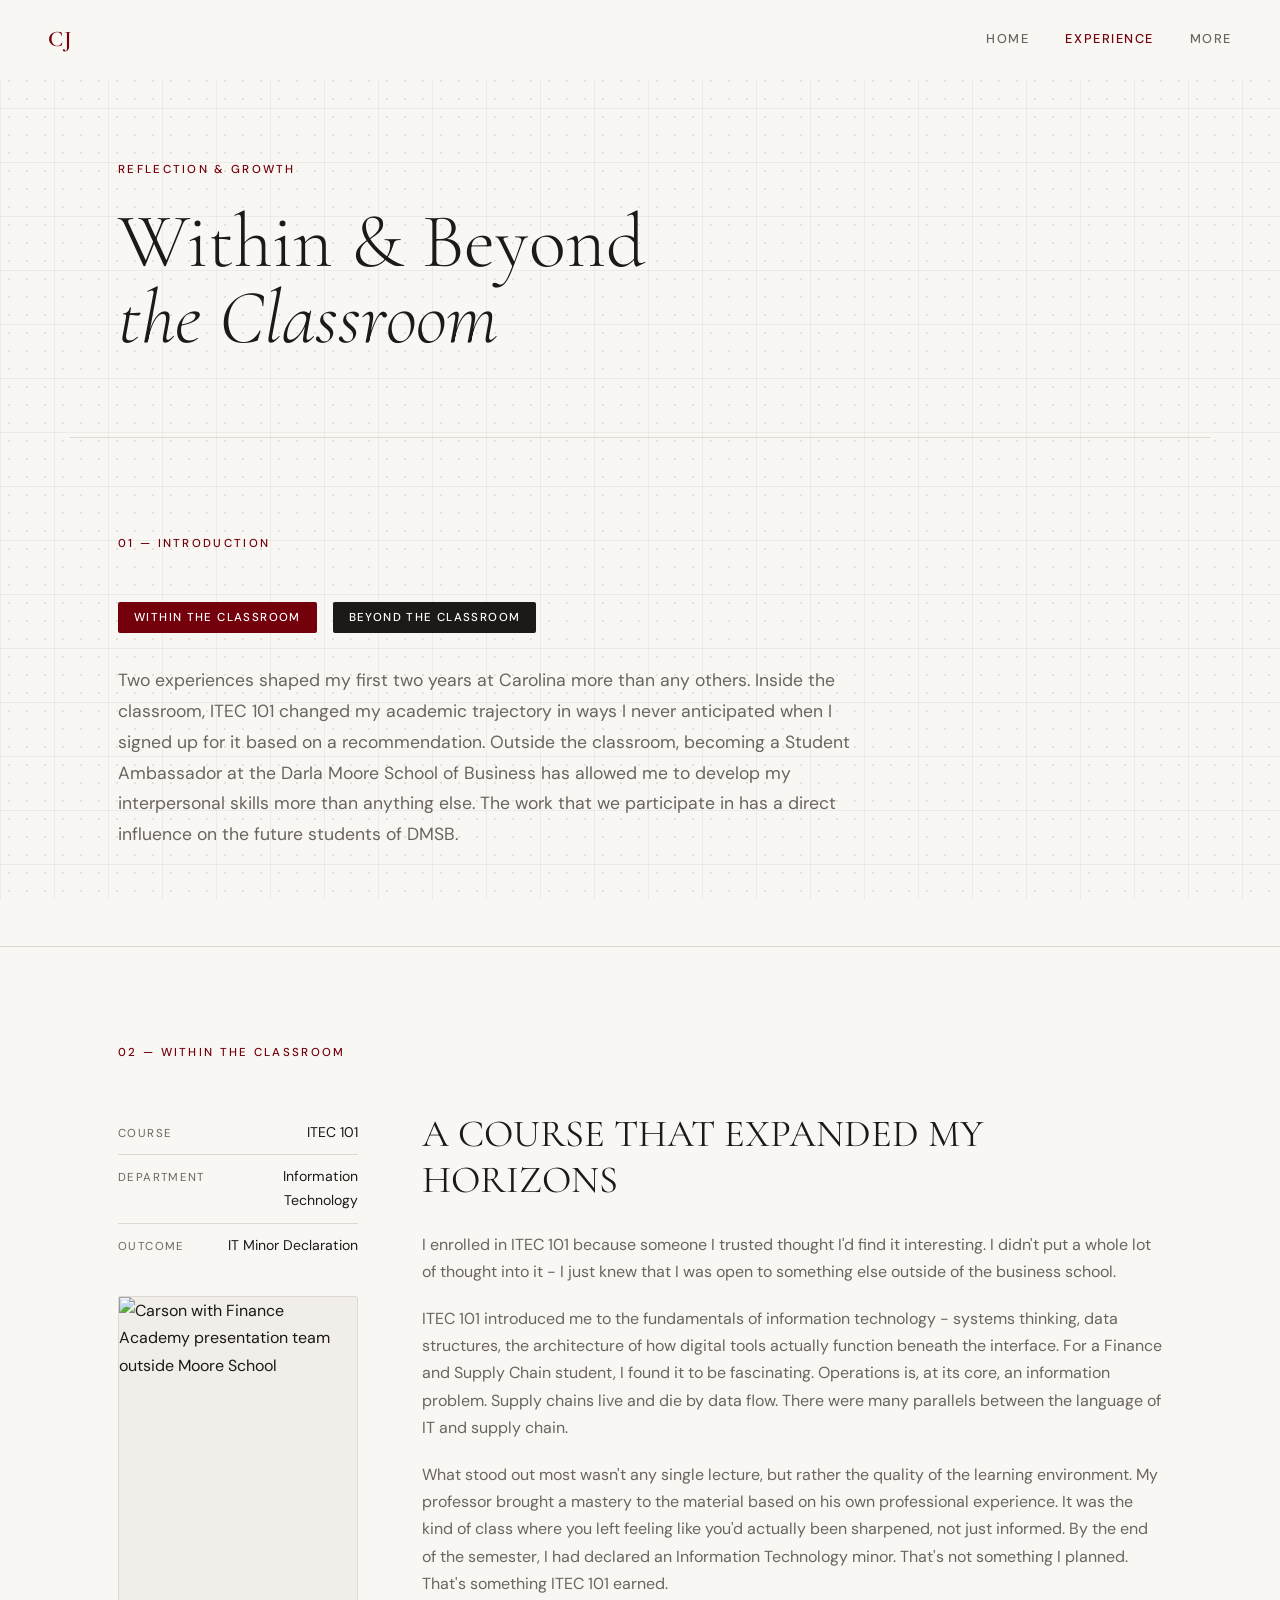
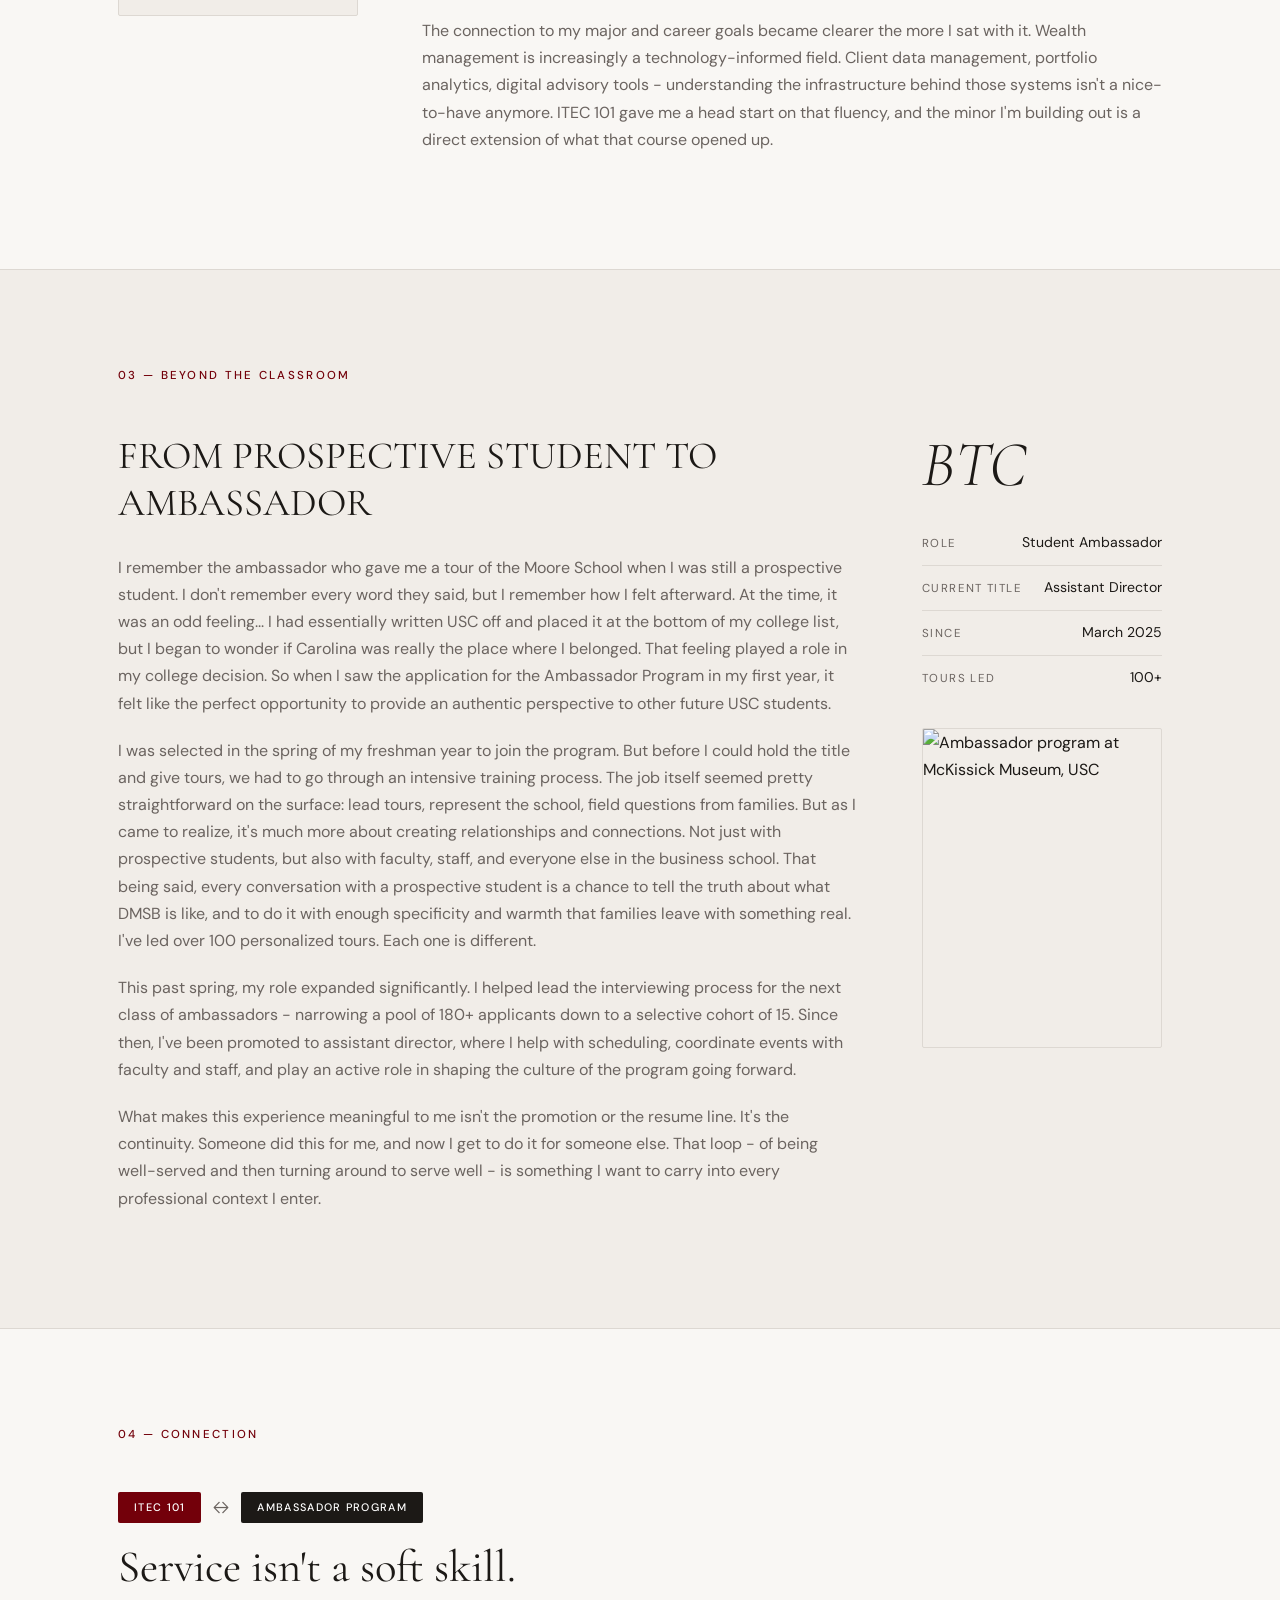
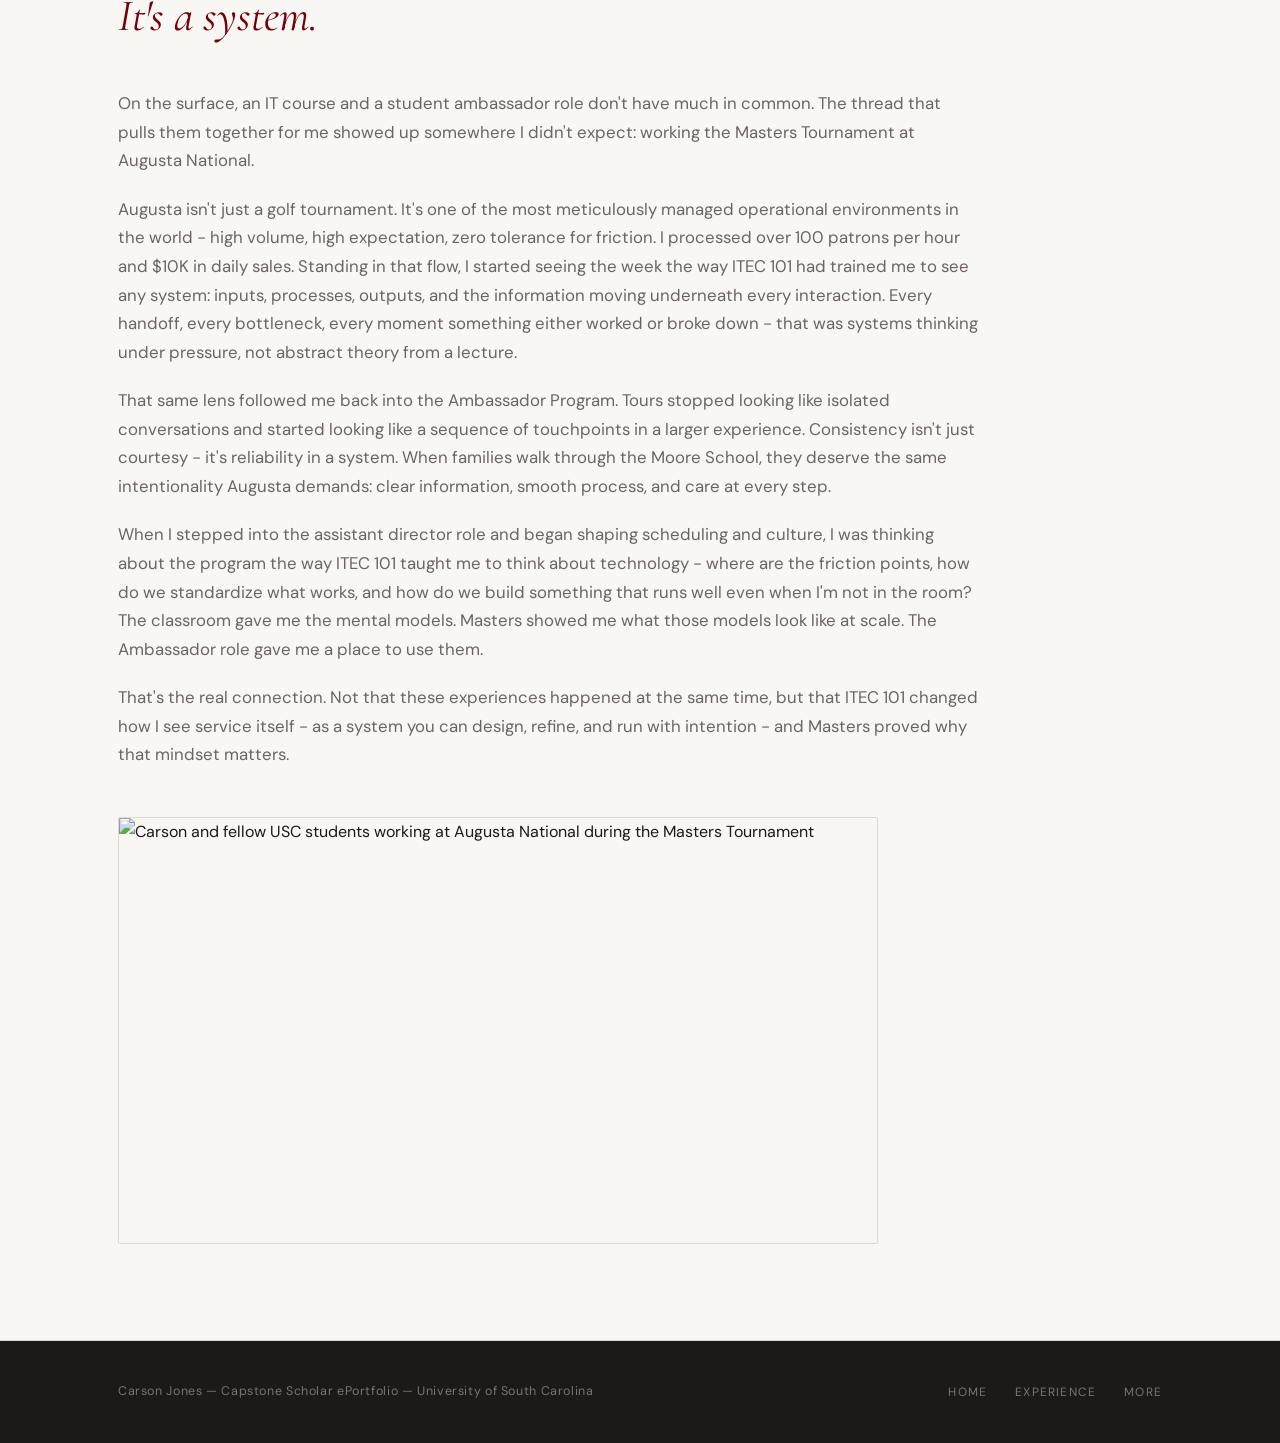
==== commit 9063adca: "Refine portfolio copy, hero styling, and background pattern. Co-authored-by: Cursor <cursoragent@cur" ====
--- a/experience.html
+++ b/experience.html
@@ -57,7 +57,7 @@
           </div>
         </div>
         <div class="exp-copy">
-          <h2>A course I almost didn't take.</h2>
+          <h2>A COURSE THAT EXPANDED MY HORIZONS</h2>
           <p>I enrolled in ITEC 101 because someone I trusted thought I'd find it interesting. I didn't put a whole lot of thought into it - I just knew that I was open to something else outside of the business school.</p>
           <p>ITEC 101 introduced me to the fundamentals of information technology - systems thinking, data structures, the architecture of how digital tools actually function beneath the interface. For a Finance and Supply Chain student, I found it to be fascinating. Operations is, at its core, an information problem. Supply chains live and die by data flow. There were many parallels between the language of IT and supply chain. </p>
           <p>What stood out most wasn't any single lecture, but rather the quality of the learning environment. My professor brought a mastery to the material based on his own professional experience. It was the kind of class where you left feeling like you'd actually been sharpened, not just informed. By the end of the semester, I had declared an Information Technology minor. That's not something I planned. That's something ITEC 101 earned.</p>
@@ -103,17 +103,17 @@
         <div class="connection-header">
           <div class="connection-tag-row">
             <span class="exp-tag wtc-tag small">ITEC 101</span>
-            <span class="connection-arrow">&rarr;</span>
+            <span class="connection-arrow">&harr;</span>
             <span class="exp-tag btc-tag small">Ambassador Program</span>
           </div>
           <h2>Service isn't a soft skill.<br><em>It's a system.</em></h2>
         </div>
         <div class="connection-copy">
-          <p>On the surface, an IT course and a student ambassador role don't have much in common. But there's a course I took specifically to be eligible for the Masters Tournament - HTMT 591, a hospitality-focused class taught through the lens of five-star service - that sits at the center of both and pulls them together in an unexpected way.</p>
-          <p>HTMT 591 was about what it actually looks like to deliver exceptional service in a high-pressure, high-expectation environment. Augusta National isn't just a golf tournament. It's one of the most meticulously managed hospitality experiences in the world, and the standard of professionalism expected from every person on those grounds - from the competitors to the concession staff - is the same. I processed over 100 patrons per hour and $10K in daily sales during the tournament. That kind of environment has a way of clarifying what service at scale actually requires.</p>
-          <p>What I brought back to the Ambassador Program was a heightened attention to the experience of the person in front of me. Not just the information I'm conveying, but the feeling I'm creating. HTMT 591 made explicit something I had been doing intuitively - that every touchpoint matters, that consistency is the foundation of trust, and that the families I'm walking through the Moore School deserve the same level of care and intentionality as any five-star guest.</p>
-          <p>ITEC 101 added another layer. The systems thinking I developed in that course gave me a framework for understanding the Ambassador Program itself as a system - with inputs, processes, and outputs. When I stepped into the assistant director role and started shaping scheduling and culture, I was thinking about it the way an operations student would: where are the friction points, how do we standardize what works, and how do we build something that runs well even when I'm not in the room? The classroom gave me the mental models. The role gave me the place to use them.</p>
-          <p>That's the real connection. Not that these two experiences happened at the same time, but that each one made me better at the other - and together, they made me the kind of professional I'm trying to become.</p>
+          <p>On the surface, an IT course and a student ambassador role don't have much in common. The thread that pulls them together for me showed up somewhere I didn't expect: working the Masters Tournament at Augusta National.</p>
+          <p>Augusta isn't just a golf tournament. It's one of the most meticulously managed operational environments in the world - high volume, high expectation, zero tolerance for friction. I processed over 100 patrons per hour and $10K in daily sales. Standing in that flow, I started seeing the week the way ITEC 101 had trained me to see any system: inputs, processes, outputs, and the information moving underneath every interaction. Every handoff, every bottleneck, every moment something either worked or broke down - that was systems thinking under pressure, not abstract theory from a lecture.</p>
+          <p>That same lens followed me back into the Ambassador Program. Tours stopped looking like isolated conversations and started looking like a sequence of touchpoints in a larger experience. Consistency isn't just courtesy - it's reliability in a system. When families walk through the Moore School, they deserve the same intentionality Augusta demands: clear information, smooth process, and care at every step.</p>
+          <p>When I stepped into the assistant director role and began shaping scheduling and culture, I was thinking about the program the way ITEC 101 taught me to think about technology - where are the friction points, how do we standardize what works, and how do we build something that runs well even when I'm not in the room? The classroom gave me the mental models. Masters showed me what those models look like at scale. The Ambassador role gave me a place to use them.</p>
+          <p>That's the real connection. Not that these experiences happened at the same time, but that ITEC 101 changed how I see service itself - as a system you can design, refine, and run with intention - and Masters proved why that mindset matters.</p>
         </div>
         <div class="connection-photo">
           <img src="assets/photos/masters.jpeg" alt="Carson and fellow USC students working at Augusta National during the Masters Tournament" />
--- a/css/style.css
+++ b/css/style.css
@@ -20,6 +20,14 @@
 
   --max-w: 1140px;
   --section-pad: 96px;
+
+  --pattern-dot: rgba(28, 25, 22, 0.1);
+  --pattern-line: rgba(28, 25, 22, 0.055);
+  --pattern:
+    radial-gradient(circle, var(--pattern-dot) 1.15px, transparent 1.25px),
+    linear-gradient(var(--pattern-line) 1px, transparent 1px),
+    linear-gradient(90deg, var(--pattern-line) 1px, transparent 1px);
+  --pattern-size: 18px 18px, 54px 54px, 54px 54px;
 }
 
 *, *::before, *::after { box-sizing: border-box; margin: 0; padding: 0; }
@@ -27,7 +35,10 @@
 html { scroll-behavior: smooth; }
 
 body {
-  background: var(--bg);
+  background-color: var(--bg);
+  background-image: var(--pattern);
+  background-size: var(--pattern-size);
+  background-attachment: fixed;
   color: var(--ink);
   font-family: var(--font-sans);
   font-size: 16px;
@@ -129,7 +140,7 @@
 
 .hero-name em {
   font-style: italic;
-  color: var(--garnet);
+  color: var(--ink);
 }
 
 .hero-sub {
@@ -200,7 +211,7 @@
 
 .page-hero h1 em {
   font-style: italic;
-  color: var(--garnet);
+  color: var(--ink);
 }
 
 /* ============================================
@@ -212,7 +223,10 @@
 }
 
 .section.alt-bg {
-  background: var(--bg-alt);
+  background-color: var(--bg-alt);
+  background-image: var(--pattern);
+  background-size: var(--pattern-size);
+  background-attachment: fixed;
 }
 
 .section-inner {
@@ -284,7 +298,14 @@
 
 .info-item:last-child { border-bottom: none; }
 
+.info-item > span:not(.info-label) {
+  flex: 1;
+  min-width: 0;
+  text-align: right;
+}
+
 .info-label {
+  flex-shrink: 0;
   font-size: 0.72rem;
   letter-spacing: 0.12em;
   text-transform: uppercase;
@@ -556,7 +577,12 @@
   font-size: 1rem;
 }
 
-.exp-btc { background: var(--bg-alt); }
+.exp-btc {
+  background-color: var(--bg-alt);
+  background-image: var(--pattern);
+  background-size: var(--pattern-size);
+  background-attachment: fixed;
+}
 
 /* CONNECTION */
 .connection-inner {
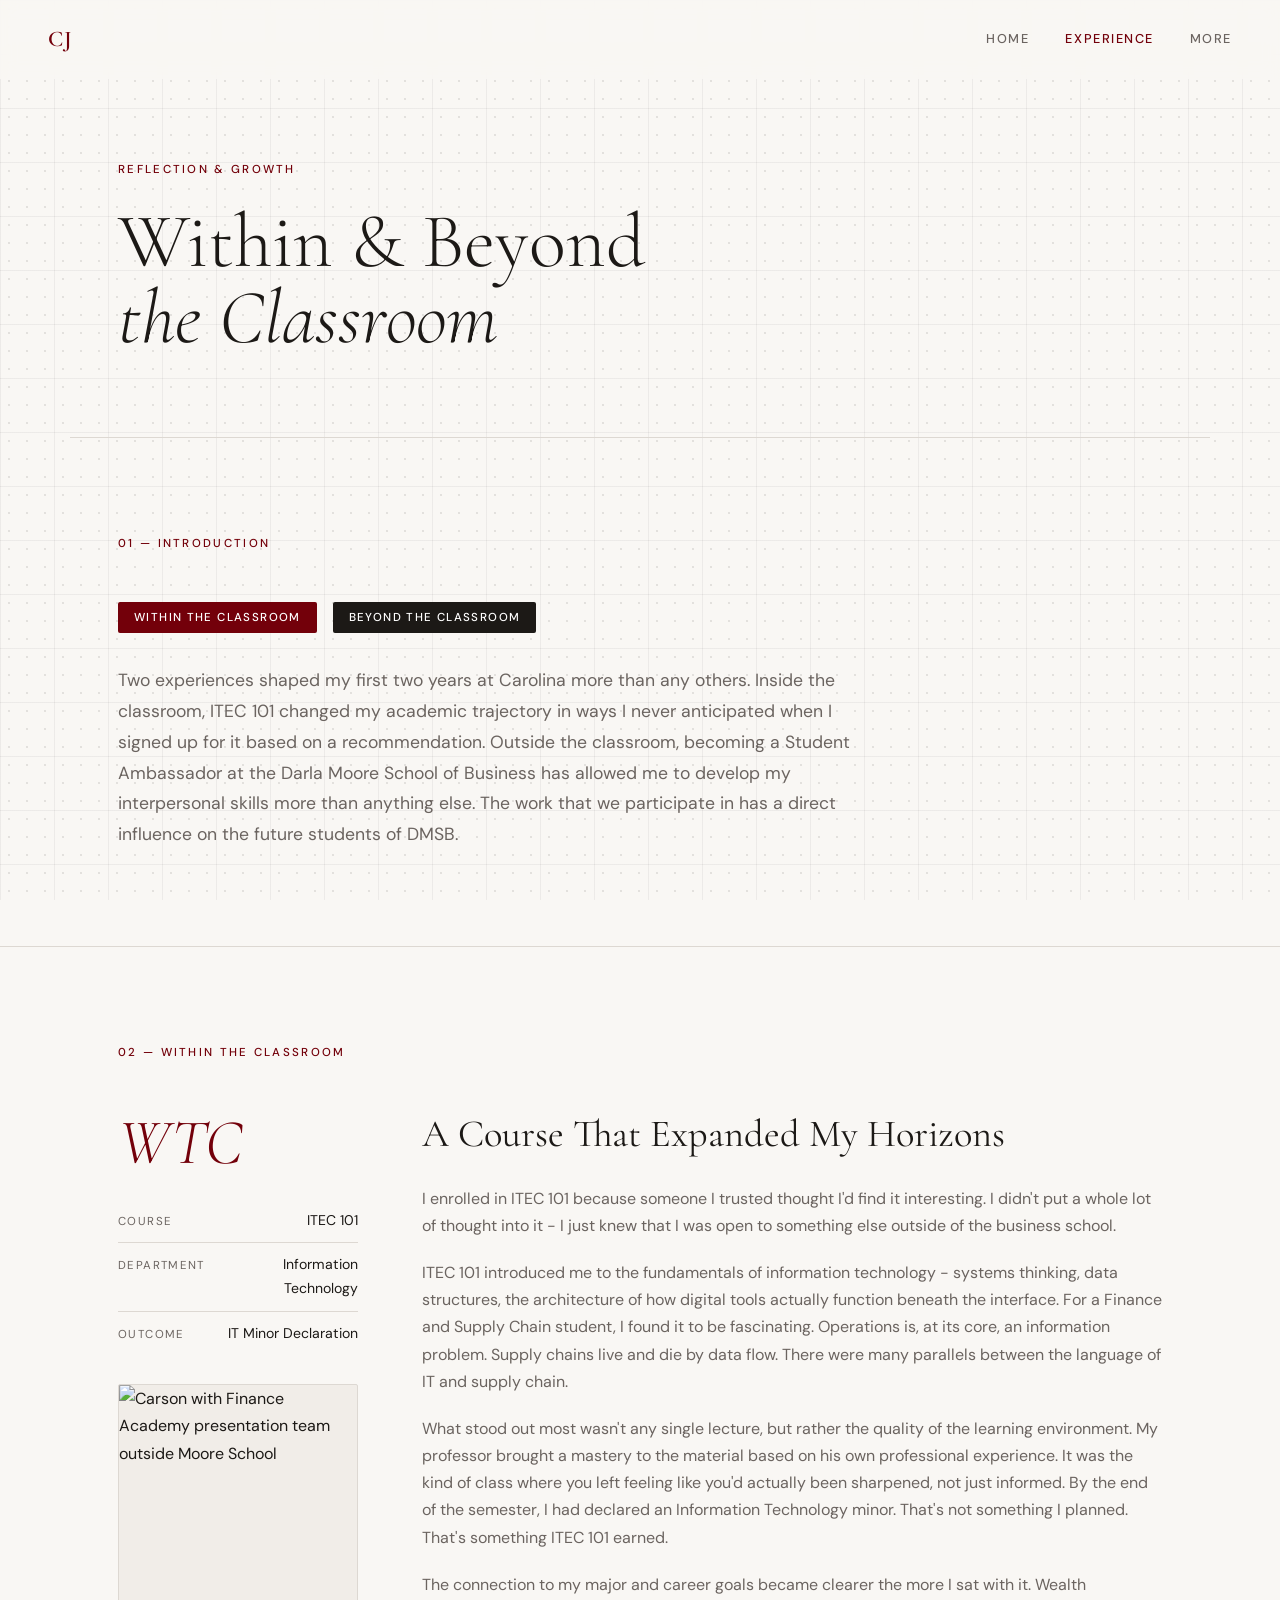
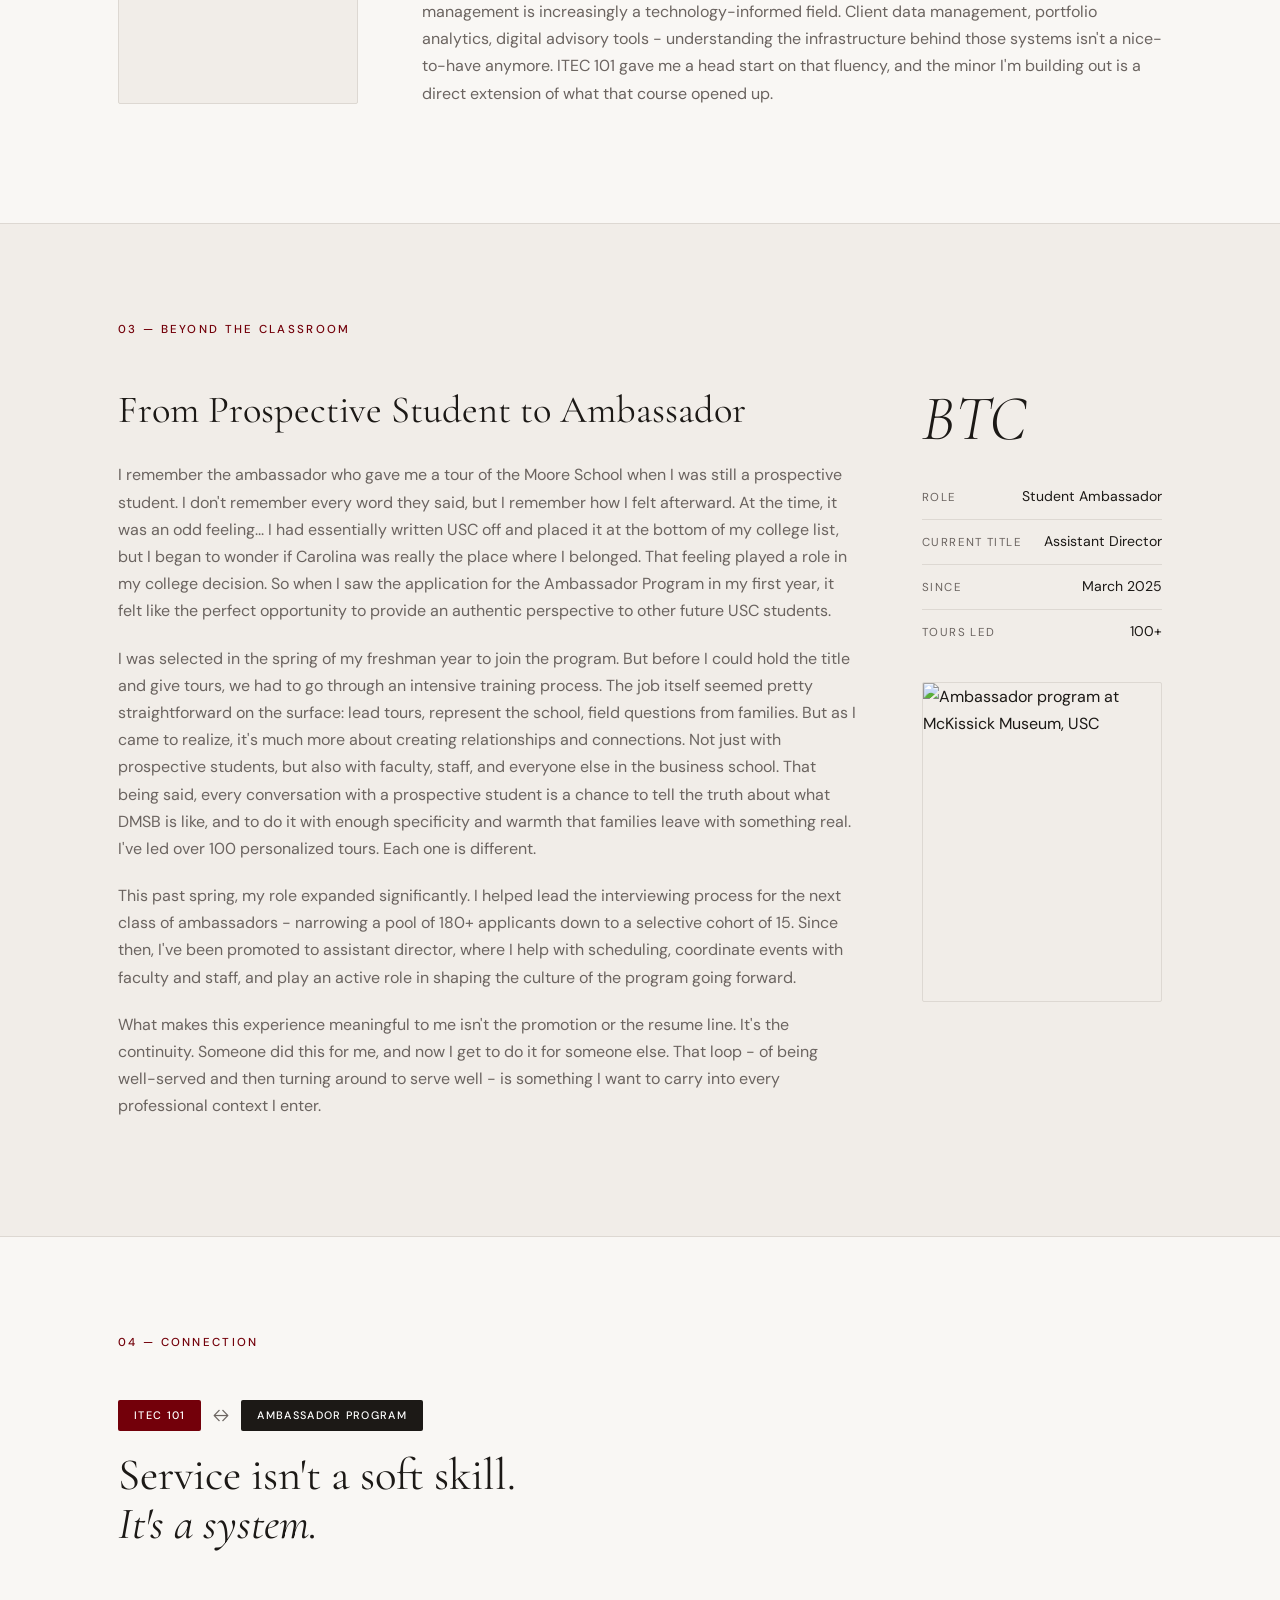
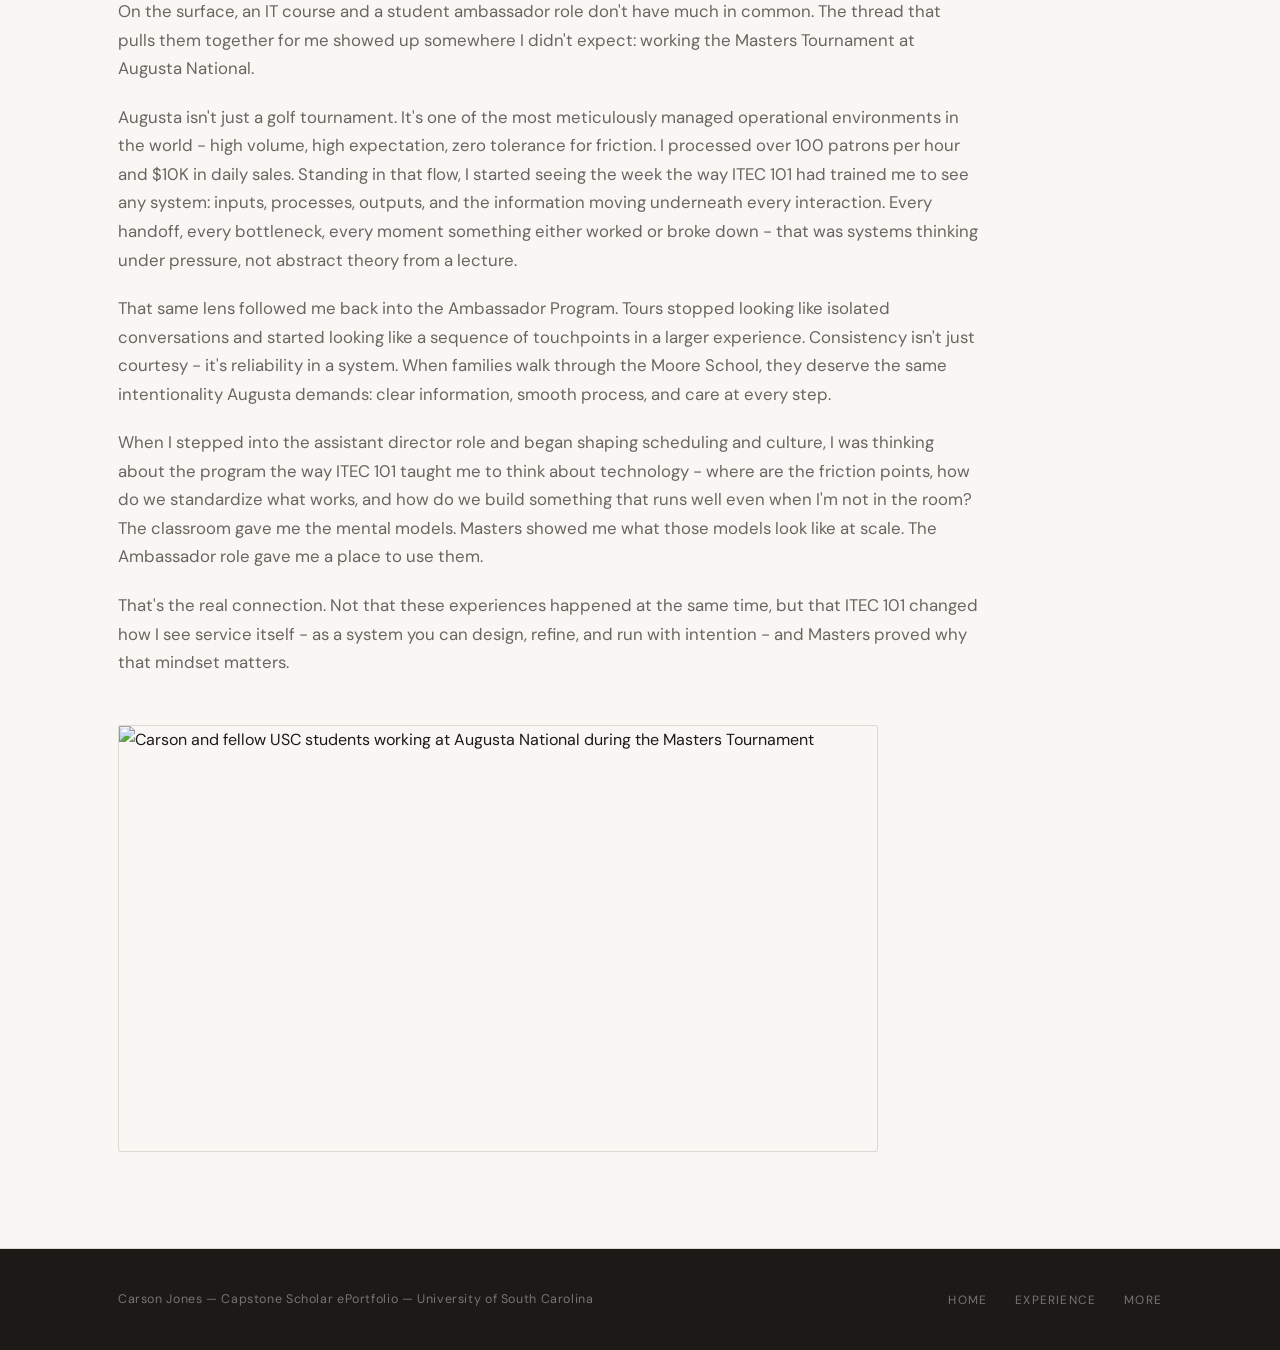
==== commit 1d714868: "Polish site: gold timeline, CTAs, gallery, favicon, and cleanup. Co-authored-by: Cursor <cursoragent" ====
--- a/experience.html
+++ b/experience.html
@@ -7,6 +7,7 @@
   <link rel="preconnect" href="https://fonts.googleapis.com">
   <link rel="preconnect" href="https://fonts.gstatic.com" crossorigin>
   <link href="https://fonts.googleapis.com/css2?family=Cormorant+Garamond:ital,wght@0,300;0,400;0,600;1,300;1,400&family=DM+Sans:wght@300;400;500&display=swap" rel="stylesheet">
+  <link rel="icon" href="assets/favicon.svg" type="image/svg+xml">
   <link rel="stylesheet" href="css/style.css">
 </head>
 <body>
@@ -47,6 +48,7 @@
       <div class="section-label">02 &mdash; Within the Classroom</div>
       <div class="exp-content-grid">
         <div class="exp-sidebar">
+          <div class="exp-badge wtc-badge">WTC</div>
           <div class="exp-meta">
             <div class="info-item"><span class="info-label">Course</span><span>ITEC 101</span></div>
             <div class="info-item"><span class="info-label">Department</span><span>Information Technology</span></div>
@@ -57,7 +59,7 @@
           </div>
         </div>
         <div class="exp-copy">
-          <h2>A COURSE THAT EXPANDED MY HORIZONS</h2>
+          <h2>A Course That Expanded My Horizons</h2>
           <p>I enrolled in ITEC 101 because someone I trusted thought I'd find it interesting. I didn't put a whole lot of thought into it - I just knew that I was open to something else outside of the business school.</p>
           <p>ITEC 101 introduced me to the fundamentals of information technology - systems thinking, data structures, the architecture of how digital tools actually function beneath the interface. For a Finance and Supply Chain student, I found it to be fascinating. Operations is, at its core, an information problem. Supply chains live and die by data flow. There were many parallels between the language of IT and supply chain. </p>
           <p>What stood out most wasn't any single lecture, but rather the quality of the learning environment. My professor brought a mastery to the material based on his own professional experience. It was the kind of class where you left feeling like you'd actually been sharpened, not just informed. By the end of the semester, I had declared an Information Technology minor. That's not something I planned. That's something ITEC 101 earned.</p>
@@ -73,7 +75,7 @@
       <div class="section-label">03 &mdash; Beyond the Classroom</div>
       <div class="exp-content-grid reverse">
         <div class="exp-copy">
-          <h2>FROM PROSPECTIVE STUDENT TO AMBASSADOR</h2>
+          <h2>From Prospective Student to Ambassador</h2>
           <p>I remember the ambassador who gave me a tour of the Moore School when I was still a prospective student. I don't remember every word they said, but I remember how I felt afterward. At the time, it was an odd feeling... I had essentially written USC off and placed it at the bottom of my college list, but I began to wonder if Carolina was really the place where I belonged. That feeling played a role in my college decision. So when I saw the application for the Ambassador Program in my first year, it felt like the perfect opportunity to provide an authentic perspective to other future USC students.</p>
           <p>I was selected in the spring of my freshman year to join the program. But before I could hold the title and give tours, we had to go through an intensive training process. The job itself seemed pretty straightforward on the surface: lead tours, represent the school, field questions from families. But as I came to realize, it's much more about creating relationships and connections. Not just with prospective students, but also with faculty, staff, and everyone else in the business school. That being said, every conversation with a prospective student is a chance to tell the truth about what DMSB is like, and to do it with enough specificity and warmth that families leave with something real. I've led over 100 personalized tours. Each one is different.</p>
           <p>This past spring, my role expanded significantly. I helped lead the interviewing process for the next class of ambassadors - narrowing a pool of 180+ applicants down to a selective cohort of 15. Since then, I've been promoted to assistant director, where I help with scheduling, coordinate events with faculty and staff, and play an active role in shaping the culture of the program going forward.</p>
--- a/css/style.css
+++ b/css/style.css
@@ -362,7 +362,7 @@
   font-weight: 500;
   letter-spacing: 0.18em;
   text-transform: uppercase;
-  color: var(--garnet-light);
+  color: var(--gold);
 }
 
 .journey-track {
@@ -383,7 +383,7 @@
 
 .journey-end--finish {
   text-align: right;
-  color: rgba(154, 0, 18, 0.85);
+  color: rgba(184, 150, 62, 0.85);
 }
 
 .journey-rail {
@@ -412,8 +412,8 @@
   top: calc(var(--rail-center) - 1px);
   height: 2px;
   width: 0;
-  background: linear-gradient(90deg, var(--garnet), var(--garnet-light));
-  box-shadow: 0 0 12px rgba(115, 0, 10, 0.55);
+  background: linear-gradient(90deg, var(--gold), #d4b45c);
+  box-shadow: 0 0 12px rgba(184, 150, 62, 0.55);
   transition: width 1.1s cubic-bezier(0.22, 1, 0.36, 1);
   z-index: 1;
 }
@@ -426,8 +426,8 @@
   height: 16px;
   margin-left: -8px;
   border-radius: 50%;
-  background: var(--garnet-light);
-  box-shadow: 0 0 0 0 rgba(154, 0, 18, 0.45);
+  background: var(--gold);
+  box-shadow: 0 0 0 0 rgba(184, 150, 62, 0.45);
   transition: left 1.1s cubic-bezier(0.22, 1, 0.36, 1);
   z-index: 3;
   pointer-events: none;
@@ -435,9 +435,9 @@
 }
 
 @keyframes journey-pulse {
-  0% { box-shadow: 0 0 0 0 rgba(154, 0, 18, 0.5); }
-  70% { box-shadow: 0 0 0 14px rgba(154, 0, 18, 0); }
-  100% { box-shadow: 0 0 0 0 rgba(154, 0, 18, 0); }
+  0% { box-shadow: 0 0 0 0 rgba(184, 150, 62, 0.5); }
+  70% { box-shadow: 0 0 0 14px rgba(184, 150, 62, 0); }
+  100% { box-shadow: 0 0 0 0 rgba(184, 150, 62, 0); }
 }
 
 .journey-node {
@@ -460,14 +460,14 @@
 }
 
 .journey-node.is-complete .journey-dot {
-  background: var(--garnet);
-  border-color: var(--garnet);
+  background: var(--gold);
+  border-color: var(--gold);
 }
 
 .journey-node.is-current .journey-dot {
   background: transparent;
-  border-color: var(--garnet-light);
-  box-shadow: 0 0 0 4px rgba(154, 0, 18, 0.22);
+  border-color: var(--gold);
+  box-shadow: 0 0 0 4px rgba(184, 150, 62, 0.22);
 }
 
 .journey-node.is-ahead .journey-dot {
@@ -495,8 +495,8 @@
   color: rgba(255, 255, 255, 0.3);
 }
 
-.journey-node.is-complete .journey-status { color: rgba(154, 0, 18, 0.9); }
-.journey-node.is-current .journey-status { color: var(--garnet-light); }
+.journey-node.is-complete .journey-status { color: rgba(184, 150, 62, 0.9); }
+.journey-node.is-current .journey-status { color: var(--gold); }
 
 @media (prefers-reduced-motion: reduce) {
   .journey-rail-fill,
@@ -615,7 +615,7 @@
 
 .connection-inner h2 em {
   font-style: italic;
-  color: var(--garnet);
+  color: var(--ink);
 }
 
 .connection-copy p {
@@ -669,6 +669,33 @@
 }
 
 .btn:hover { background: var(--garnet-light); }
+
+.looking-cta {
+  display: flex;
+  flex-wrap: wrap;
+  gap: 16px;
+  margin-top: 48px;
+}
+
+.btn-on-dark {
+  background: var(--gold);
+  color: var(--ink);
+}
+
+.btn-on-dark:hover {
+  background: #d4b45c;
+}
+
+.btn-ghost {
+  background: transparent;
+  color: var(--white);
+  border: 1px solid rgba(255, 255, 255, 0.35);
+}
+
+.btn-ghost:hover {
+  background: rgba(255, 255, 255, 0.08);
+  border-color: rgba(255, 255, 255, 0.6);
+}
 
 .resume-highlights {
   display: grid;
@@ -896,7 +923,17 @@
     min-height: auto;
   }
 
-  .hero-img-wrap { display: none; }
+  .hero-img-wrap {
+    justify-content: flex-start;
+    order: -1;
+  }
+
+  .hero-img-placeholder {
+    width: min(280px, 70vw);
+    height: auto;
+    aspect-ratio: 380 / 460;
+  }
+
   .hero-scroll { display: none; }
 
   .about-grid,
